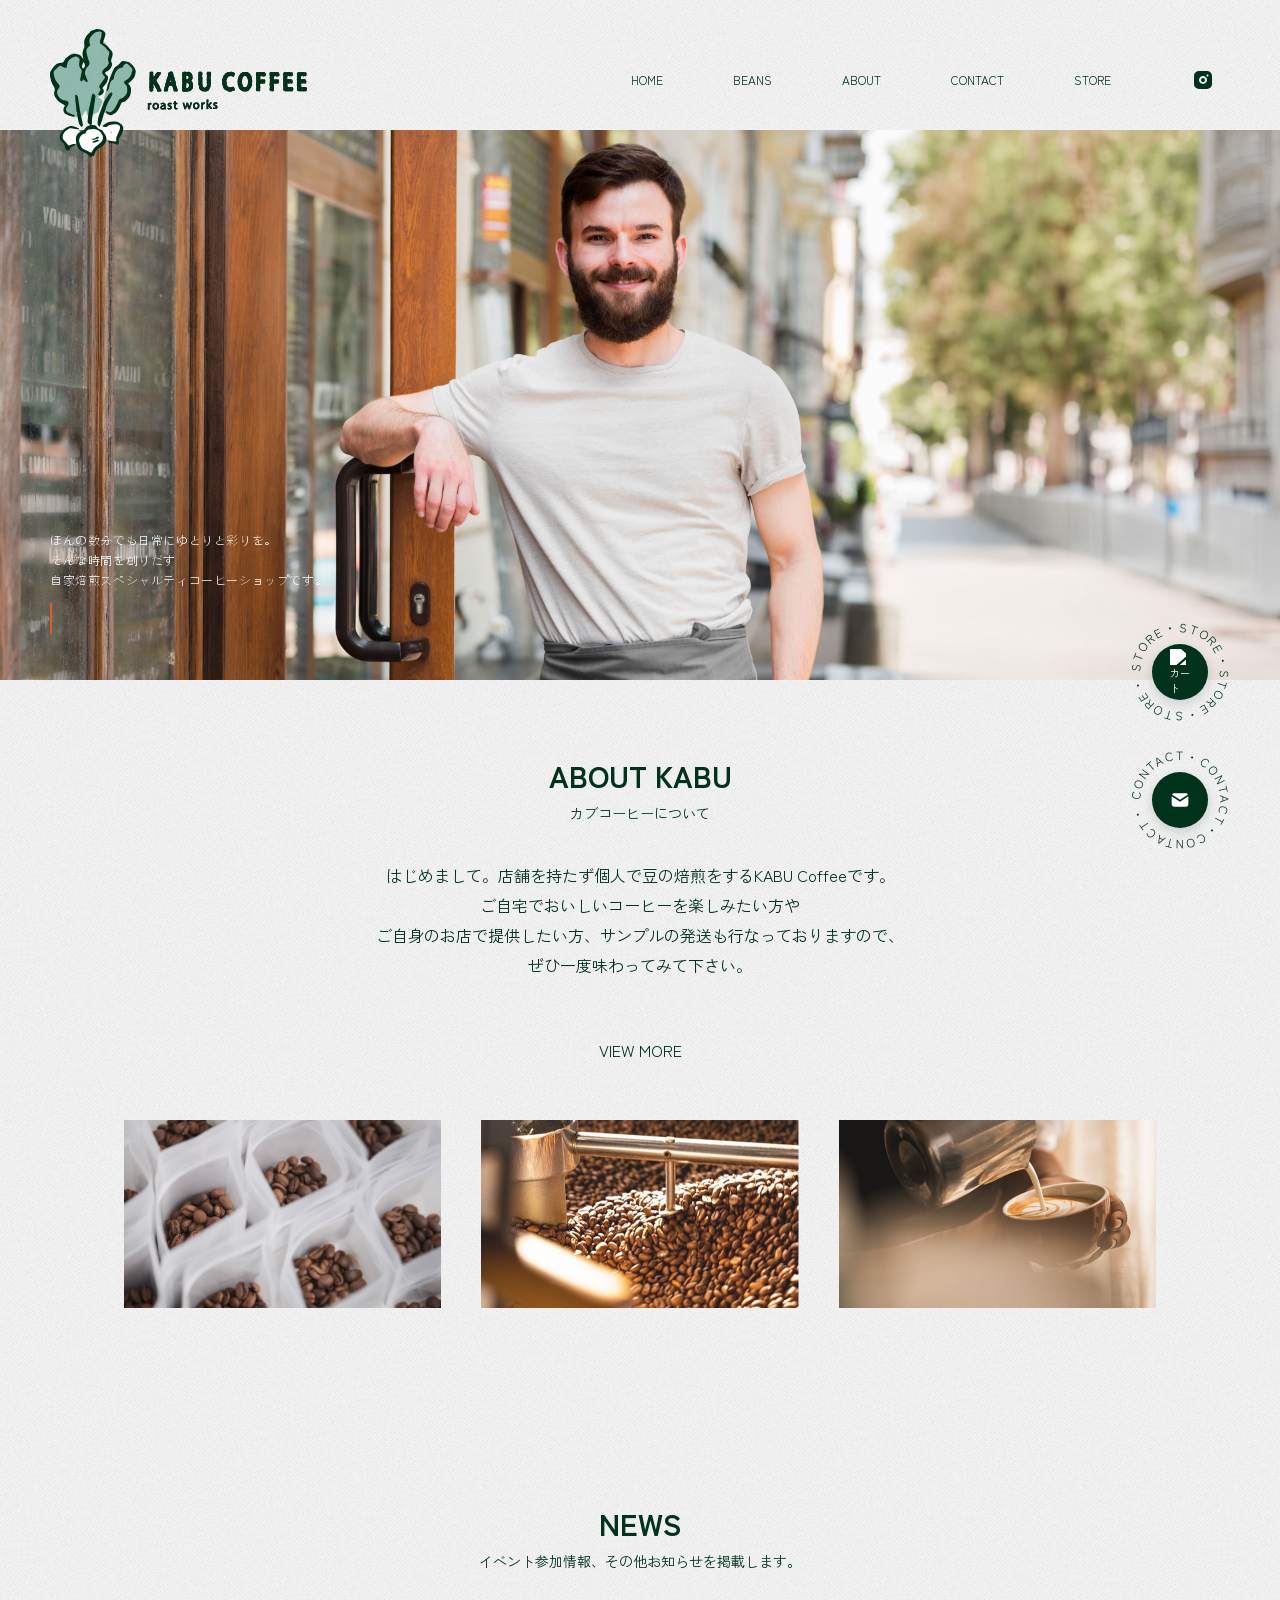
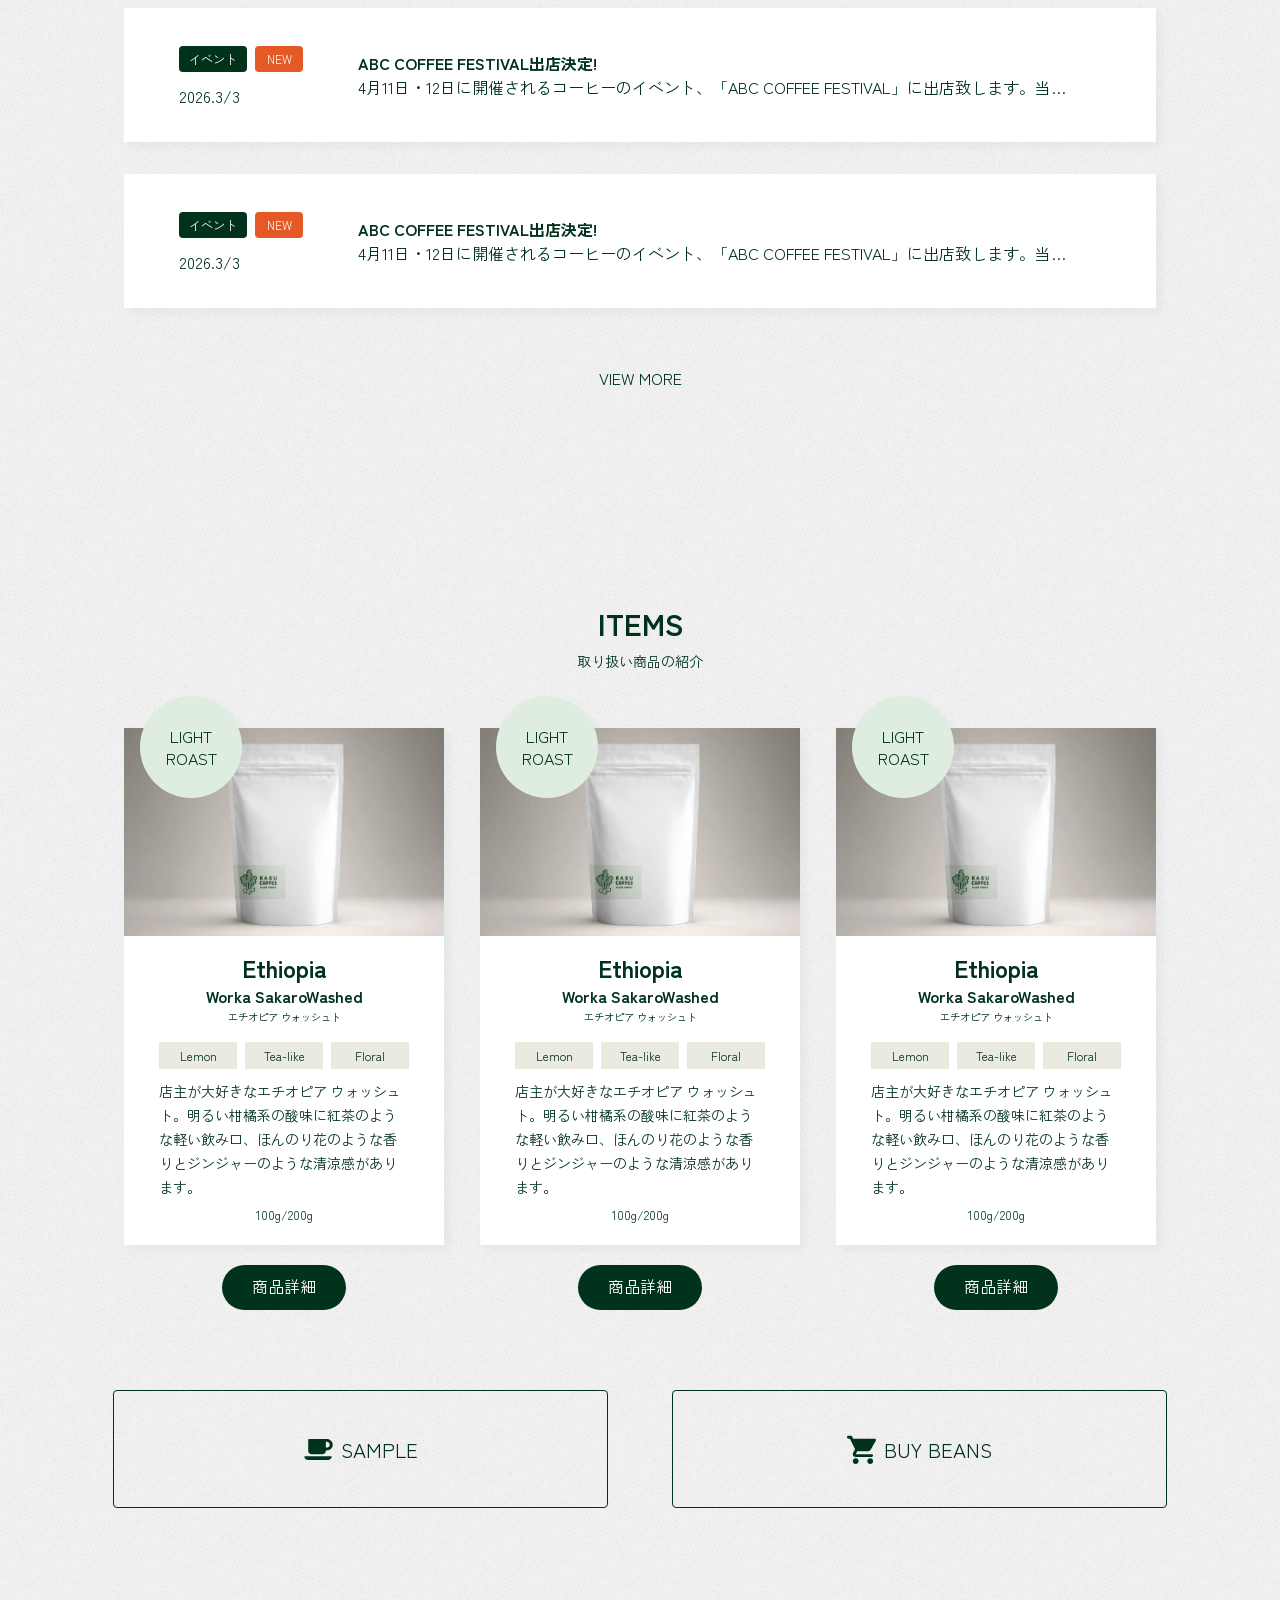
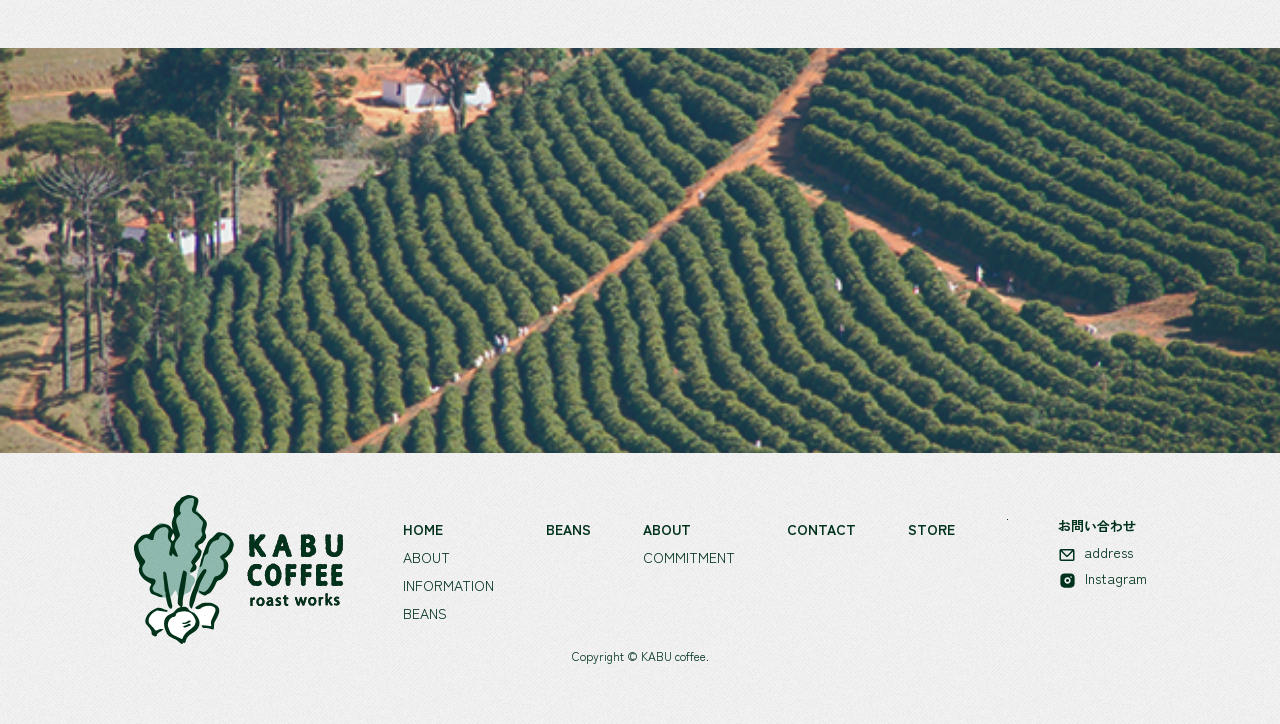
==== index.html @ 22fdc6f8 "KABU COffee提出期限" ====
<!DOCTYPE html>
<html lang="ja">

<head>
    <meta charset="UTF-8">
    <meta name="viewport" content="width=device-width, initial-scale=1.0">
    <title>KABU Coffee</title>

    <link rel="stylesheet" href="css/components.css">
    <link rel="stylesheet" href="css/common.css">
    <link rel="stylesheet" href="css/style.css">
    <script src="js/script.js" defer></script>

    <link rel="preconnect" href="https://fonts.googleapis.com">
    <link rel="preconnect" href="https://fonts.gstatic.com" crossorigin>
    <link
        href="https://fonts.googleapis.com/css2?family=LINE+Seed+Sans:wght@400;700&family=Zen+Kaku+Gothic+Antique:wght@400;700&display=swap"
        rel="stylesheet">
</head>

<body>
    <!-- ヘッダー -->
    <header class="l-header">
        <!-- logo -->
        <h1 class="l-header__logo">
            <a href="index.html">
                <picture>
                    <source media="(min-width: 76.8rem)" srcset="img/logo_nav.svg">
                    <img src="img/logo_nav_2line.svg" alt="Kabu Coffee logo">
                </picture>
            </a>
        </h1>

        <!-- 【SP】ハンバーガーメニューボタン -->
        <button class="l-header__navBtn" type="button">
            <span></span>
        </button>

        <!-- ナビゲーション -->
        <nav class="l-header__nav">
            <!-- 【SP】クローズボタン -->
            <button class="l-header__navClose" type="button"></button>
            <ul class="l-header__navList">
                <li class="l-header__navItem"><a href="index.html">Home</a></li>
                <li class="l-header__navItem"><a href="beans.html">Beans</a></li>
                <li class="l-header__navItem"><a href="about.html">About</a></li>
                <li class="l-header__navItem"><a href="contact.html">Contact</a></li>
                 <li class="l-header__navItem"><a href="https://kabucoffee.base.shop/">Store</a></li>
                <li class="l-header__navItem">
                    <a href="store.html" class="l-header__navLink l-header__instagram">Instagram</a>
                </li>
            </ul>
            <p class="l-header__navLogo">
                <img src="img/logo_nav_2line.svg" alt="KABU logo">
            </p>
        </nav>
    </header>


    <main>
        <section class="p-top__hero">
            <div class="p-top__greeting">
                <p id="p-top__greeting">
                    ほんの数分でも日常にゆとりと彩りを。<br>そんな時間を創りだす<br>自家焙煎スペシャルティコーヒーショップです。
                </p>
                <h3 class="typing">Coffee for your peace of mind.</h3>
            </div>
            <picture class="p-top__pic">
                <source media="(min-width: 76.8rem)" srcset="img/Top_man_portrait_PC.jpg">
                <img src="img/Top_man_portrait.jpg" alt="男性のポートレート">
            </picture>
        </section>

        <!-- <section class="p-topAbout">
    
            <div class="parallax-section img-section-01">
                <h2 class="c-headingSp c-headingPc">
                    <span class="c-headingSp__title c-headingPc__title">About Kabu</span>
                    <span class="c-headingSp__subTitle c-headingPc__subTitle">カブコーヒーについて</span>
                </h2>
                <p class="p-topAbout__content">
                    はじめまして。店舗を持たず個人で豆の焙煎をするKABU Coffeeです。<br>
                    ご自宅でおいしいコーヒーを楽しみたい方や<br>
                    ご自身のお店で提供したい方、サンプルの発送も行なっておりますので、<br>
                    ぜひ一度味わってみて下さい。
                </p>
                <a href="#" class="c-viewBtn c-viewBtn--pc">view more</a>
            </div>
        </section> -->

        <section class="p-topAbout">
            <h2 class="c-headingSp c-headingPc">
                <span class="c-headingSp__title c-headingPc__title">About Kabu</span>
                <span class="c-headingSp__subTitle c-headingPc__subTitle">カブコーヒーについて</span>
            </h2>
            <p class="p-topAbout__content">
                はじめまして。店舗を持たず個人で豆の焙煎をするKABU Coffeeです。<br>
                ご自宅でおいしいコーヒーを楽しみたい方や<br>
                ご自身のお店で提供したい方、サンプルの発送も行なっておりますので、<br>
                ぜひ一度味わってみて下さい。
            </p>
            <a href="#" class="c-viewBtn c-viewBtn--pc">view more</a>

            <div class="p-topAbout__imgs">
                <img src="img/About_package.png" alt="コーヒー豆のパッケージ">
                <img src="img/About_ roasting.png" alt="豆の焙煎の様子">
                <img src="img/About_latte.png" alt="ラテアートの様子">
            </div>

        </section>


        <section class="p-topNews parallax-section img-section-01">
            <h2 class="c-headingSp c-headingPc c-headingNews">
                <span class="c-headingSp__title c-headingPc__title">News</span>
                <span class="c-headingSp__subTitle c-headingPc__subTitle">イベント参加情報、その他お知らせを掲載します。</span>
            </h2>
            <div class="p-topNews-newsList">
                <div class="c-news c-news--Pc is-show js-news">
                    <div class="c-newsSwitch">
                        <button class="js-switch-btn"></button>
                    </div>
                    <div class="c-news__left c-news__leftPc">
                        <div class="c-news__badges">
                            <a href="#" class="c-badge">イベント</a>
                            <a href="#" class="c-badge c-badge--orange">new</a>
                        </div>
                        <p class="c-news__Date">2026.3/3</p>
                    </div>
                    <div class="c-news__right c-news__rightPc">
                        <h3 class="c-news__Title c-news__titlePc">ABC COFFEE FESTIVAL出店決定!</h3>
                        <p class="c-news__Content c-news__contentPc">4月11日・12日に開催されるコーヒーのイベント、「ABC COFFEE
                            FESTIVAL」に出店致します。当…
                        </p>
                    </div>
                </div>
                <div class="c-newsOpen is-hide js-newsOpen">
                    <button class="c-newsClose" type="button"></button>
                    <div class="p-newsOpen__Top">
                        <div class="c-news__badges">
                            <a href="#" class="c-badge">イベント</a>
                            <a href="#" class="c-badge c-badge--orange">new</a>
                        </div>
                        <p class="c-news__Date">2026.3/3</p>
                    </div>
                    <div class="c-c-newsOpen__Content">
                        <h3 class="c-news__Title c-news__titlePc">ABC COFFEE FESTIVAL出店決定!</h3>
                        <p>4月11日・12日に開催されるコーヒーのイベント、「ABC COFFEE
                            FESTIVAL」に出店致します。当日は、当店自慢の自家焙煎豆を使用したハンドドリップコーヒーをご用意してお待ちしております。普段はオンラインショップや卸売がメインのため、皆様に直接お会いできるこの機会をとても楽しみにしております。
                            会場では、イベント限定のオリジナルブレンドや、ご自宅でも手軽に楽しめるコーヒーバッグも販売予定です。春の心地よい空気の中で、こだわりの一杯をぜひ味わいに来てください！
                        </p>
                    </div>
                    <div class="c-newsOpen__img">
                        <img src="img/News_beans.png" alt="珈琲豆">
                    </div>
                    <a href="#" class="c-SubBtnSp c-newsCloseButton">close</a>

                </div>

                <div class="c-news c-news--Pc is-show js-news">
                    <div class="c-newsSwitch">
                        <button class="js-switch-btn"></button>
                    </div>
                    <div class="c-news__left c-news__leftPc">
                        <div class="c-news__badges">
                            <a href="#" class="c-badge">イベント</a>
                            <a href="#" class="c-badge c-badge--orange">new</a>
                        </div>
                        <p class="c-news__Date">2026.3/3</p>
                    </div>
                    <div class="c-news__right c-news__rightPc">
                        <h3 class="c-news__Title c-news__titlePc">ABC COFFEE FESTIVAL出店決定!</h3>
                        <p class="c-news__Content c-news__contentPc">4月11日・12日に開催されるコーヒーのイベント、「ABC COFFEE
                            FESTIVAL」に出店致します。当…
                        </p>
                    </div>
                </div>
                <div class="c-newsOpen is-hide js-newsOpen">
                    <button class="c-newsClose" type="button"></button>
                    <div class="p-newsOpen__Top">
                        <div class="c-news__badges">
                            <a href="#" class="c-badge">イベント</a>
                            <a href="#" class="c-badge c-badge--orange">new</a>
                        </div>
                        <p class="c-news__Date">2026.3/3</p>
                    </div>
                    <div class="c-c-newsOpen__Content">
                        <h3 class="c-news__Title c-news__titlePc">ABC COFFEE FESTIVAL出店決定!</h3>
                        <p>4月11日・12日に開催されるコーヒーのイベント、「ABC COFFEE
                            FESTIVAL」に出店致します。当日は、当店自慢の自家焙煎豆を使用したハンドドリップコーヒーをご用意してお待ちしております。普段はオンラインショップや卸売がメインのため、皆様に直接お会いできるこの機会をとても楽しみにしております。
                            会場では、イベント限定のオリジナルブレンドや、ご自宅でも手軽に楽しめるコーヒーバッグも販売予定です。春の心地よい空気の中で、こだわりの一杯をぜひ味わいに来てください！
                        </p>
                    </div>
                    <div class="c-newsOpen__img">
                        <img src="img/News_beans.png" alt="珈琲豆">
                    </div>
                    <a href="#" class="c-SubBtnSp c-newsCloseButton">close</a>

                </div>
            </div>
            <a href="news.html" class="c-viewBtn c-viewBtn--pc">view more</a>
        </section>


        <section class="p-topItems">
            <h2 class="c-headingSp c-headingPc">
                <span class="c-headingSp__title c-headingPc__title">Items</span>
                <span class="c-headingSp__subTitle c-headingPc__subTitle">取り扱い商品の紹介</span>
            </h2>

            <div class="p-topItems__cards">
                <div class=" p-topItems__cardItem">
                    <div class="c-photoCard">
                        <div class="c-photoCard__badge c-photoCard__badge--pc">
                            <p>Light<br>Roast</p>
                        </div>
                        <div class="  c-photoCard__img">
                            <img src="img/Top_coffeeBag.png" alt="コーヒーの袋">
                        </div>
                        <div class="c-photoCard__title c-photoCard__title--pc">
                            <h2 class="c-photoCard__mainTitle c-photoCard__mainTitle--pc">Ethiopia</h2>
                            <h3 class="c-photoCard__subTitleEn  c-photoCard__subTitleEn--pc">Worka SakaroWashed</h3>
                            <h3 class="c-photoCard__subTitleJa  c-photoCard__subTitleJa--pc">エチオピア ウォッシュト</h3>
                        </div>
                        <div class="c-photoCard__flavors">
                            <div class="c-photoCard__flavor">
                                <p>Lemon</p>
                            </div>
                            <div class="c-photoCard__flavor">
                                <p>Tea-like</p>
                            </div>
                            <div class="c-photoCard__flavor">
                                <p>Floral</p>
                            </div>
                        </div>
                        <div class="c-photoCard__content">
                            <p>店主が大好きなエチオピア ウォッシュト。明るい柑橘系の酸味に紅茶のような軽い飲み口、ほんのり花のような香りとジンジャーのような清涼感があります。</p>
                        </div>
                        <p class="c-photoCard__weight">100g/200g</p>
                    </div>
                    <a href="#" class="c-btn c-btn--Pc" id="js-modal-open">商品詳細</a>
                </div>

                <div class=" p-topItems__cardItem">
                    <div class="c-photoCard">
                        <div class="c-photoCard__badge c-photoCard__badge--pc">
                            <p>Light<br>Roast</p>
                        </div>
                        <div class="  c-photoCard__img">
                            <img src="img/Top_coffeeBag.png" alt="コーヒーの袋">
                        </div>
                        <div class="c-photoCard__title c-photoCard__title--pc">
                            <h2 class="c-photoCard__mainTitle c-photoCard__mainTitle--pc">Ethiopia</h2>
                            <h3 class="c-photoCard__subTitleEn  c-photoCard__subTitleEn--pc">Worka SakaroWashed</h3>
                            <h3 class="c-photoCard__subTitleJa  c-photoCard__subTitleJa--pc">エチオピア ウォッシュト</h3>
                        </div>
                        <div class="c-photoCard__flavors">
                            <div class="c-photoCard__flavor">
                                <p>Lemon</p>
                            </div>
                            <div class="c-photoCard__flavor">
                                <p>Tea-like</p>
                            </div>
                            <div class="c-photoCard__flavor">
                                <p>Floral</p>
                            </div>
                        </div>
                        <div class="c-photoCard__content">
                            <p>店主が大好きなエチオピア ウォッシュト。明るい柑橘系の酸味に紅茶のような軽い飲み口、ほんのり花のような香りとジンジャーのような清涼感があります。</p>
                        </div>
                        <p class="c-photoCard__weight">100g/200g</p>
                    </div>
                    <a href="#" class="c-btn c-btn--Pc" id="js-modal-open">商品詳細</a>
                </div>

                <div class=" p-topItems__cardItem">
                    <div class="c-photoCard">
                        <div class="c-photoCard__badge c-photoCard__badge--pc">
                            <p>Light<br>Roast</p>
                        </div>
                        <div class="  c-photoCard__img">
                            <img src="img/Top_coffeeBag.png" alt="コーヒーの袋">
                        </div>
                        <div class="c-photoCard__title c-photoCard__title--pc">
                            <h2 class="c-photoCard__mainTitle c-photoCard__mainTitle--pc">Ethiopia</h2>
                            <h3 class="c-photoCard__subTitleEn  c-photoCard__subTitleEn--pc">Worka SakaroWashed</h3>
                            <h3 class="c-photoCard__subTitleJa  c-photoCard__subTitleJa--pc">エチオピア ウォッシュト</h3>
                        </div>
                        <div class="c-photoCard__flavors">
                            <div class="c-photoCard__flavor">
                                <p>Lemon</p>
                            </div>
                            <div class="c-photoCard__flavor">
                                <p>Tea-like</p>
                            </div>
                            <div class="c-photoCard__flavor">
                                <p>Floral</p>
                            </div>
                        </div>
                        <div class="c-photoCard__content">
                            <p>店主が大好きなエチオピア ウォッシュト。明るい柑橘系の酸味に紅茶のような軽い飲み口、ほんのり花のような香りとジンジャーのような清涼感があります。</p>
                        </div>
                        <p class="c-photoCard__weight">100g/200g</p>
                    </div>
                    <a href="#" class="c-btn c-btn--Pc" id="js-modal-open">商品詳細</a>

                </div>
            </div>

            <div class="p-topItems__orders">
                <a href="contact.html" class="c-SubBtnSp--icon c-SubBtnPc">sample</a>
                <a href="https://kabucoffee.base.shop/" class="c-SubBtnSp--icon c-SubBtnPc">Buy Beans</a>
            </div>
        </section>
    </main>

    <div class="p-topItems__img">
        <img src="img/Footer_field.jpg" alt="コーヒー畑の様子">
    </div>

    <footer class="l-footer">

        <div class="l-footer__content">
            <div class="l-footer__logo">
                <picture>
                    <source media="(min-width: 76.8rem)" srcset="img/logo_nav_2line.svg">
                    <img src="img/logo_nav.svg" alt="Kabu Coffee logo">
                </picture>
            </div>
            <nav class="l-footer__nav">
                <dl class="l-footer__navList">
                    <dt><a href="index.html">Home</a></dt>
                    <dd><a href="#">About</a></dd>
                    <dd><a href="#">Information</a></dd>
                    <dd><a href="#">Beans</a></dd>
                </dl>
                <dl class="l-footer__navList">
                    <dt><a href="beans.html">Beans</a></dt>
                </dl>
                <dl class="l-footer__navList">
                    <dt><a href="about.html">About</a></dt>
                    <dd><a href="#">Commitment</a></dd>
                </dl>
                <dl class="l-footer__navList">
                    <dt><a href="contact.html">Contact</a></dt>
                </dl>
                <dl class="l-footer__navList">
                    <dt><a href="store.html">Store</a></dt>
                </dl>
                <div class="l-footer__contact">
                    <div>
                        <p class="l-footer__contactTitle">お問い合わせ</p>
                        <ul class="l-footer__contactDetail">
                            <li><a href="#">address</a></li>
                            <li><a href="#">Instagram</a></li>
                        </ul>
                    </div>
                </div>
            </nav>
        </div>

        <small class="l-footer__copyright">
            Copyright &copy; KABU coffee.
        </small>
    </footer>


    <!-- サークルのアニメーション -->
    <div class="c-circle-text">
        <svg viewBox="0 0 100 100">
            <path id="circlePath" d="M 50, 50 m -40, 0 a 40,40 0 1,1 80,0 a 40,40 0 1,1 -80,0" fill="none" />
            <text>
                <textPath href="#circlePath">
                    STORE・STORE・STORE・STORE・
                </textPath>
            </text>
        </svg>
        <svg viewBox="0 0 100 100">
            <path id="circlePath" d="M 50, 50 m -40, 0 a 40,40 0 1,1 80,0 a 40,40 0 1,1 -80,0" fill="none" />
            <text>
                <textPath href="#circlePath">
                    CONTACT・CONTACT・CONTACT・
                </textPath>
            </text>
        </svg>
    </div>
    <!-- 問い合わせとカートボタン -->
    <div class="c-sticky-nav">
        <a href="https://kabucoffee.base.shop/" class="c-icon-btn">
            <img src="img/icon_cart.svg" alt="カート" class="c-icon-btn__img">
        </a>
        <a href="contact.html" class="c-icon-btn">
            <img src="img/Icon_tabler_mail-filled.svg" alt="お問い合わせ" class="c-icon-btn__img">
        </a>
    </div>


    <!-- モーダル -->
    <div class="l-modalDetail" id="js-modalDetail">
        <div class="l-modalDetail__inner">
            <button class="l-modalDetail__close" id="js-modalDetail-close" type="button"></button>
            <div class="c-productCard--detail c-productCard--detailPc">
                <div class="c-productCard__badge c-photoCard__detailBadge">
                    <p>Light Roast</p>
                </div>
                <div class="c-productCard--detailTop">
                    <div class="c-productCard__title c-productCard__titlePc">
                        <h2 class="c-productCard__mainTitle c-productCard__mainTitlePc">Ethiopia</h2>
                        <h3 class="c-productCard__subTitleEn c-productCard__subTitleEnPc">Worka SakaroWashed</h3>
                        <h3 class="c-productCard__subTitleJa c-productCard__subTitleJaPc">エチオピア ウォッシュト</h3>
                    </div>
                </div>
                <div class="c-productCard--detailBottom">
                    <div class="c-productCard--detail__description c-productCard--detail__descriptionPc">
                        <dl>
                            <dt class="c-productCard--detail__descriptionTitle">風　味</dt>
                            <dd class="c-productCard--detail__descriptionText">レモン、ティーライク、フローラル、ベルガモット、ジンジャー</dd>
                        </dl>
                        <dl>
                            <dt class="c-productCard--detail__descriptionTitle">焙　煎</dt>
                            <dd class="c-productCard--detail__descriptionText">浅煎り</dd>
                        </dl>
                        <dl>
                            <dt class="c-productCard--detail__descriptionTitle">国　名</dt>
                            <dd class="c-productCard--detail__descriptionText">エチオピア</dd>
                        </dl>
                        <dl>
                            <dt class="c-productCard--detail__descriptionTitle">地　域</dt>
                            <dd class="c-productCard--detail__descriptionText">ゲデオ県ゲデブ郡ウォルカ</dd>
                        </dl>
                        <dl>
                            <dt class="c-productCard--detail__descriptionTitle">生産者</dt>
                            <dd class="c-productCard--detail__descriptionText">地域の小生産者(代表イェスフ氏)</dd>
                        </dl>
                        <dl>
                            <dt class="c-productCard--detail__descriptionTitle">標　高</dt>
                            <dd class="c-productCard--detail__descriptionText">1993-1999m</dd>
                        </dl>
                        <dl>
                            <dt class="c-productCard--detail__descriptionTitle">品　種</dt>
                            <dd class="c-productCard--detail__descriptionText">原生品種</dd>
                        </dl>
                        <dl>
                            <dt class="c-productCard--detail__descriptionTitle">精　製</dt>
                            <dd class="c-productCard--detail__descriptionText">水洗式 （ Fully Washed）</dd>
                        </dl>
                    </div>
                    <div class="c-productCard--detailRight">
                        <div class="c-productCard--detail__prices">
                            <div class="c-productCard--detail__price">
                                <div class="c-productCard--detail__weight">100g</div>
                                <h2 class="c-productCard--detail__priceEn">¥1,300</h2>
                                <p class="c-productCard--detail__priceJa">(税込)</p>
                            </div>
                            <div class="c-productCard--detail__price">
                                <div class="c-productCard--detail__weight">100g</div>
                                <h2 class="c-productCard--detail__priceEn">¥1,300</h2>
                                <p class="c-productCard--detail__priceJa">(税込)</p>
                            </div>
                            <p>送料が別途¥500かかります</p>
                        </div>
                        <div class="c-productCard--detail__content">
                            <p>店主が大好きなエチオピア ウォッシュト。明るい柑橘系の酸味に紅茶のような軽い飲み口、ほんのり花のような香りとジンジャーのような清涼感。りとジンジャーのような清涼感。</p>
                        </div>
                    </div>
                </div>
                <a href="#" class="c-SubBtnSp c-productCard--close">close</a>
                <div class="c-productCard--detail__img c-productCard--detail__imgPc">
                    <img src="img/Area_Ethiopia_guji.jpg" alt="エチオピア ウォッシュトの写真">
                </div>
            </div>
        </div>
    </div>
</body>

</html>
---- css/components.css ----
@charset 'UTF-8';



/* shakeアニメーション */
.btn-container {
    display: flex;
    justify-content: center;
    align-items: center;
}

.btn-effect-6 {
    position: relative;
    padding: 15px 30px;
    font-size: 16px;
    font-weight: bold;
    border: none;
    border-radius: 8px;
    cursor: pointer;
    transition: all 0.4s ease;
    overflow: hidden;
    color: white;
    background: #0011a2;
}

.btn-effect-6:hover {
    animation: shake 0.5s infinite;
    background: #0052a2;
}

@keyframes shake {

    0%,
    100% {
        transform: translateX(0);
    }

    25% {
        transform: translateX(-5px) rotate(-5deg);
    }

    50% {
        transform: translateX(5px) rotate(5deg);
    }

    75% {
        transform: translateX(-5px) rotate(-5deg);
    }
}




/* (固定)問い合わせとカートボタン*/
.c-sticky-nav {
  display: none;
}

/* (固定)サークルアニメーション */
.c-circle-text {
  display: none;
}

@media screen and (min-width:76.8rem) {
    /* (固定)問い合わせとカートボタン*/
  /* ボタンをまとめるコンテナ（画面右下に固定する場合） */
  .c-sticky-nav {
    position: fixed;
    right: 7.2rem;
    bottom: 7.2rem;
    display: flex;
    flex-direction: column;
    gap: 72px;
    /* ボタン同士の間隔 */
    z-index: 100;
  }

  /* ボタン本体 */
  .c-icon-btn {
    display: flex;
    justify-content: center;
    align-items: center;

    /* 正円にするための設定 */
    width: 56px;
    height: 56px;
    background-color: var(--main-color);
    /* 濃いグリーン */
    border-radius: 50%;

    /* 影とアニメーション */
    box-shadow: 0 4px 12px rgba(0, 0, 0, 0.15);
    transition: all 0.3s ease;
    text-decoration: none;
  }

  /* アイコン画像 */
  .c-icon-btn__img {
    width: 2rem;
    height: auto;
    /* 白いアイコンなら以下は不要ですが、黒い画像を白くしたい場合は filter を使えます */
    filter: brightness(0) invert(1);
    /* animation: rotate-circle 10s linear infinite; */
  }

  /* ホバー時の動き */
  .c-icon-btn:hover {
    background-color: #1a4d31;
    /* 少し明るい緑へ */
    /* transform: translateY(-3px); */
    /* 軽く浮かせる */
    box-shadow: 0 6px 16px rgba(0, 0, 0, 0.25);
  }

  /* サークルアニメーション */
  .c-circle-text {

    position: fixed;
    /* 画面の右下に固定する場合 */
    bottom: 5rem;
    right: 5rem;
    z-index: 100;
    display: flex;
    flex-direction: column;
    gap: 2.8rem;
  }

  .c-circle-text svg {
    width: 10rem;
    height: 10rem;
    /* width: 100%;
  height: 100%; */
    /* アニメーションの設定：30秒かけて、一定の速度(linear)で、無限に(infinite) */
    animation: rotate-circle 30s linear infinite;
  }

  .c-circle-text text {
    fill: var(--main-color);
    font-size: 1.2rem;
    /* 文字の大きさ */
    font-weight: 400;
    letter-spacing: 0.21rem;
    /* 文字の間隔を少し広げると読みやすい */
    text-transform: uppercase;
    /* すべて大文字にする（デザイン的に締まります） */
  }

  /* 回転のアニメーション */
  @keyframes rotate-circle {
    from {
      transform: rotate(0deg);
    }

    to {
      transform: rotate(360deg);
    }
  }

}



/* セクションタイトル */
.c-sectionTitleSp,
.c-sectionTitlePc {
    display: flex;
    flex-direction: column;
    align-items: center;
    gap: 1.2rem;
}

.c-sectionTitleSp__title {
    font-size: 2.4rem;
    font-weight: 700;
    color: var(--main-color);
    text-transform: uppercase;
}

.c-sectionTitleSp__subTitle {
    font-size: 1.2rem;
    line-height: 2rem;
    font-weight: 400;
    text-align: center;
}




/* ヘディングタイトル*/
.c-headingSp,
.c-headingPc {
    display: flex;
    flex-direction: column;
    align-items: center;
    gap: 1rem;
}



.c-headingSp__title {
    font-size: 2rem;
    font-weight: 700;
    color: var(--main-color);
    text-transform: uppercase;
}

.c-headingSp__subTitle {
    font-size: 1rem;
    font-weight: 400;
    text-align: center;
}




/* viewボタン */
.c-viewBtn {
    width: 22rem;
    height: 6rem;
    display: flex;
    justify-content: center;
    align-items: center;
    border-radius: 22rem;
    color: var(--main-color);
    font-size: 1.6rem;
    text-decoration: none;
    text-transform: uppercase;
    border: 1px solid var(--main-color);
}

.c-viewBtn:hover {
    background-color: var(--white);
    opacity: 0.6;
    transition: 0.3s;
}



/* サブボタン */



.c-SubBtnSp--arrow {
    width: 32rem;
    height: 5.8rem;
    display: flex;
    justify-content: center;
    align-items: center;
    border: 1px solid var(--main-color);
    border-radius: 0.4rem;
    color: var(--main-color);
    font-size: 1.6rem;
    text-decoration: none;
    text-transform: uppercase;
    /* 影とアニメーション */
    /* box-shadow: 0 4px 12px rgba(0, 0, 0, 0.15); */
    transition: all 0.3s ease;
    text-decoration: none;

}


.c-SubBtnSp--arrow:hover {
    background-color: var(--white);
    opacity: 0.7;
    transition: 0.3s;

    transform: translateY(-3px);
    /* 軽く浮かせる */
    box-shadow: 0 6px 16px rgba(0, 0, 0, 0.25);
}

.c-SubBtnSp--arrow::after {
    content: '';
    display: inline-block;
    width: 1.8rem;
    height: 1.8rem;
    background-color: var(--main-color);
    mask-image: url(../img/Icon_mingcute_arrow-up-fill.svg);
    margin-left: 0.4rem;
    margin-top: 0.4rem;
    mask-position: center center;
    mask-repeat: no-repeat;
    mask-size: contain;
    vertical-align: middle;
}

.c-SubBtnSp {
    width: 30rem;
    height: 5.8rem;
    display: flex;
    justify-content: center;
    align-items: center;
    border: 1px solid var(--main-color);
    border-radius: 0.4rem;
    color: var(--main-color);
    font-size: 1.6rem;
    text-decoration: none;
    text-transform: uppercase;

    /* 影とアニメーション */
    /* box-shadow: 0 4px 12px rgba(0, 0, 0, 0.15); */
    transition: all 0.3s ease;
    text-decoration: none;
}

.c-SubBtnSp:hover {
    background-color: var(--white);
    opacity: 0.7;
    transition: 0.3s;


    transform: translateY(-3px);
    /* 軽く浮かせる */
    box-shadow: 0 6px 16px rgba(0, 0, 0, 0.25);
}

.c-SubBtnSp--icon {
    width: 30rem;
    height: 5.8rem;
    display: flex;
    justify-content: center;
    align-items: center;
    border: 1px solid var(--main-color);
    border-radius: 0.4rem;
    color: var(--main-color);
    font-size: 1.6rem;
    text-decoration: none;
    text-transform: uppercase;
    /* 影とアニメーション */
    /* box-shadow: 0 4px 12px rgba(0, 0, 0, 0.15); */
    transition: all 0.3s ease;
    text-decoration: none;
}

.c-SubBtnSp--icon::before {
    content: '';
    display: inline-block;
    width: 2.1rem;
    height: 2.1rem;
    background-color: var(--main-color);
    mask-image: url(../img/Icon_fa_coffee.svg);
    margin-right: 0.8rem;
    mask-position: center center;
    mask-repeat: no-repeat;
    mask-size: contain;
    vertical-align: middle;
}


/* バッジ */
.c-badge {
    background-color: var(--main-color);
    display: flex;
    justify-content: center;
    align-items: center;
    border-radius: 0.4rem;
    text-decoration: none;
    width: 6.8rem;
    height: 2.6rem;
    color: var(--white);
    font-size: 1.2rem;
    text-transform: uppercase;
}

.c-badge--orange {
    background-color: var(--accent-color);
    width: 4.8rem;
}



.c-badge--small {
    background-color: var(--accent-color);
    width: 4.2rem;
    height: 2.2rem;
    border-radius: 0.3rem;
    /* padding-top: 1px;   */
    padding-bottom: 0.3rem;
    /* その分、下の余白を減らす */
}


/* ボタン */
.c-btn {
    background-color: var(--main-color);
    display: flex;
    justify-content: center;
    align-items: center;
    border-radius: 3rem;
    text-decoration: none;
    width: 20.8rem;
    height: 5.5rem;
    color: var(--white);
    font-size: 1.6rem;

    /* 影とアニメーション */
    /* box-shadow: 0 4px 12px rgba(0, 0, 0, 0.15); */
    transition: all 0.3s ease;
    text-decoration: none;
}

.c-btn:hover {
    opacity: 0.8;
    transition: 0.3s;
    transform: translateY(-3px);
    /* 軽く浮かせる */
    box-shadow: 0 6px 16px rgba(0, 0, 0, 0.25);

}

.c-btn--orange {
    background-color: var(--accent-color);

}




/* チェックボタン */
.c-checkBtn {
    background-color: var(--main-color);
    display: flex;
    justify-content: center;
    align-items: center;
    border-radius: 0.4rem;
    text-decoration: none;
    width: 5.5rem;
    height: 5.5rem;
    border-radius: 5.5rem;
}

.c-checkBtn:hover {
    opacity: 0.8;
    transition: 0.3s;
}

.c-checkBtn img {
    width: 3.4rem;
    height: 3.4rem;
}


.c-checkBtn--orange {
    background-color: var(--accent-color);
}

.c-checkBtn--orange img {
    width: 4.3rem;
    height: 4.3rem;
}




/* コーヒーカード */
.c-productCard {
    width: 32rem;
    height: auto;
    background-color: var(--white);
    display: flex;
    flex-direction: column;
    justify-content: center;
    align-items: center;
    padding-bottom: 2.4rem;
    filter: drop-shadow(0.5rem 0.5rem 0.5rem rgba(0, 103, 76, 0.05));

}

.c-productCard:hover {
    opacity: 0.7;
    transition: 0.3s;
}

.c-productCard__badge {
    background-color: var(--sub-color-2);
    height: 4.1rem;
    display: flex;
    justify-content: center;
    align-items: center;
    width: auto;
    padding-inline: 2.2rem;
    font-size: 1.4rem;
    text-transform: uppercase;
}

.c-productCard__title {
    display: flex;
    flex-direction: column;
    justify-content: center;
    align-items: center;
    gap: 1rem;
    margin-block: 2.4rem 1.6rem;
}



.c-productCard__mainTitle {
    font-size: 2.4rem;
    font-weight: 700;
}

.c-productCard__subTitleEn {
    font-size: 1.6rem;
    font-weight: 700;
}

.c-productCard__subTitleJa {
    font-size: 1rem;
}

.c-productCard__content {
    width: 25rem;
    font-size: 1.4rem;
    display: flex;
    flex-direction: column;
    gap: 1rem;
}

.c-productCard__content::before {
    content: '';
    display: block;
    width: 25rem;
    height: 1px;
    background-color: var(--main-color);
}

.c-productCard__content p {
    line-height: 2.4rem;
}

.c-productCard__flavors {
    display: flex;
    gap: 0.8rem;
    margin-block: 2rem;
}

.c-productCard__flavor {
    background-color: var(--base-color);
    height: 2.7rem;
    width: auto;
    padding-inline: 1.2rem;
    display: flex;
    justify-content: center;
    align-items: center;
    font-size: 1.2rem;
}

.c-productCard__weight {
    font-size: 1.2rem;
}



/* コーヒーカード 細*/
.c-productCard--thin {
    width: 30rem;
    padding-bottom: 1rem;
}


/* コーヒーカード 詳細 */
.c-productCard--detail {
    width: 34.5rem;
    height: auto;
    background-color: var(--white);
    justify-content: center;
    align-items: center;
    font-size: 1.4rem;
    display: flex;
    flex-direction: column;
    padding-inline: 3rem;
}

.c-productCard--detail__description {
    line-height: 2.9rem;
}

.c-productCard--detail__description::before {
    content: '';
    display: block;
    width: 28.5rem;
    height: 1px;
    background-color: var(--main-color);
    margin-bottom: 1.8rem;
}

.c-productCard--detail__description dl {
    display: flex;
}

.c-productCard--detail__descriptionText {
    width: 75%;
}

.c-productCard--detail__descriptionTitle {
    width: 25%;
}

.c-productCard--detail__descriptionTitle::after {
    content: ":";
    margin-left: 0.8rem;
    margin-right: 0.4rem;
}

.c-productCard--detail__prices {
    display: flex;
    flex-direction: column;
    gap: 0.6rem;
    align-self: flex-start;
    margin-block: 2.4rem;
}

.c-productCard--detail__price {
    display: flex;
    align-items: baseline;
}

.c-productCard--detail__weight {
    background-color: var(--main-color);
    color: var(--white);
    font-size: 1rem;
    height: 2rem;
    width: auto;
    padding-inline: 0.7rem;
    border-radius: 0.2rem;
    border-radius: 0.3rem;
    padding-top: 0.1rem;
    /* 上下間隔の調整 */
}

.c-productCard--detail__priceEn {
    font-size: 1.8rem;
    font-weight: 700;
    padding-left: 0.8rem;
}

.c-productCard--detail__priceJa {
    font-size: 1rem;
}

.c-productCard--detail__prices p {
    font-size: 1rem;
}

.c-productCard--detail__content p {
    width: 28.5rem;
    font-size: 1.2rem;
    line-height: 2rem;
    margin-bottom: 4rem;
}

.c-productCard--detail__img {
    position: relative;
    margin-top: 3.2rem;
    width: 34.5rem;
    height: 18.4rem;
}

.c-productCard--detail__img::before {
    content: "";
    position: absolute;
    top: 0;
    left: 0;
    width: 100%;
    height: 100%;
    background-color: rgba(0, 200, 28, 0.4);
    /* filter: hue-rotate(100%) blur(0px); */
    mix-blend-mode: overlay;
    z-index: 1;
}

.c-productCard--detail__img img {
    width: 100%;
    height: 100%;
    object-fit: cover;
    opacity: 0.9;
}

@media screen and (min-width:76.8rem) {
    .c-productCard--detailPc {
        position: relative;
        width: 85.4rem;
        font-size: 1.4rem;
        padding: 5rem 0 0 0;
    }

    .c-productCard--detailTop {
        display: flex;
        flex-direction: column;
        padding-inline: 5.6rem;
    }


    .c-productCard--detailBottom {
        display: grid;
        grid-template-columns: 1fr 1fr;
        grid-template-rows: 1fr;
        gap: 3.4rem;
        align-items: flex-start;
        justify-content: flex-start;
        padding-inline: 8.8rem;
    }

    .c-productCard--detailRight {
        margin-top: -2.4rem;
    }

    .c-photoCard__detailBadge {
        position: absolute;
        top: 3.1rem;
        left: 6.4rem;
        width: 10.8rem;
        height: 10.8rem;
        border-radius: 10.8rem;
    }

    .c-photoCard__detailBadge p {
        font-size: 1.6rem;
        text-align: center;
        line-height: 2rem;
    }

    .c-productCard__titlePc {
        margin-top: 0;
        gap: 1.1rem;
    }

    .c-productCard__mainTitlePc {
        font-size: 2.7rem;
    }

    .c-productCard__subTitleEnPc {
        font-size: 1.8rem;
    }

    .c-productCard__subTitleJa {
        font-size: 1.1rem;
    }

    .c-productCard--detail__descriptionPc::before {
        display: none;
    }

    .c-productCard--detailTop::after {
        content: '';
        display: block;
        width: 74rem;
        height: 1px;
        background-color: var(--main-color);
        margin-block: 1.4rem 1.6rem;
    }

    .c-productCard--close {
        display: none;
    }

    .c-productCard--detail__imgPc {
        margin-top: 2rem;
        height: 27rem;
        width: 100%;
    }


    .c-productCard--detail__imgPc img {
        width: 100%;
        height: 100%;
        object-fit: cover;
    }


}



/* コーヒーカード（写真入り） */

.c-photoCard {
    width: 32rem;
    height: auto;
    background-color: var(--white);
    display: flex;
    flex-direction: column;
    justify-content: center;
    align-items: center;
    padding-bottom: 2.4rem;
    position: relative;
    filter: drop-shadow(0.5rem 0.5rem 0.5rem rgba(0, 103, 76, 0.05));

}

.c-photoCard:hover {
    opacity: 0.7;
    transition: 0.3s;
}

.c-photoCard__badge {
    position: absolute;
    top: 1.4rem;
    left: 1.4rem;
    background-color: var(--sub-color-2);
    width: 7.6rem;
    height: 7.6rem;
    display: flex;
    justify-content: center;
    align-items: center;
    border-radius: 7.6rem;
}

.c-photoCard__badge p {
    text-align: center;
    font-size: 1.2rem;
    line-height: 1.6rem;
    text-transform: uppercase;
}

.c-photoCard__img {
    width: 100%;
    height: 20.8rem;
    object-fit: cover;
}

.c-photoCard__img img {
    width: 100%;
    height: 100%;
    object-fit: cover;
}

.c-photoCard__title {
    display: flex;
    flex-direction: column;
    align-items: center;
    gap: 0.8rem;
    margin-block: 2rem;
}

.c-photoCard__mainTitle {
    font-size: 2rem;
    font-weight: 700;
}

.c-photoCard__subTitleEn {
    font-size: 1.2rem;
    font-weight: 700;
}

.c-photoCard__subTitleJa {
    font-size: 1rem;
    font-weight: 400;
}

.c-photoCard__flavors {
    display: flex;
    gap: 0.8rem;
    margin-bottom: 1rem;
    align-items: center;
    justify-content: center;
    width: 25rem;
}

.c-photoCard__flavor {
    background-color: var(--base-color);
    height: 2.7rem;
    width: auto;
    padding-inline: 1.2rem;
    display: flex;
    justify-content: center;
    align-items: center;
    font-size: 1.2rem;
    flex-grow: 1;
    /* 余白を均等に分配して広がる */
    flex-basis: 0;
    /* 全ての要素を一旦「幅0」とみなして計算する（均等にするため）*/
}

.c-photoCard__content {
    width: 25rem;
    font-size: 1.4rem;
    display: flex;
    flex-direction: column;
    gap: 1rem;
    margin-bottom: 1rem;
}

.c-photoCard__content p {
    line-height: 2.4rem;
}



/* ニュース */
.c-news {
    background-color: var(--white);
    height: 11.8rem;
    /* max-width: 34.5rem; */
    width: 100%;
    padding-inline: 1.6rem;
    padding-block: 1.6rem 2rem;
    display: flex;
    flex-direction: column;
    gap: 1.2rem;
    position: relative;
    filter: drop-shadow(0.5rem 0.5rem 0.5rem rgba(0, 103, 76, 0.05));

    /* 影とアニメーション */
    /* box-shadow: 0 4px 12px rgba(0, 0, 0, 0.15); */
    transition: all 0.3s ease;
    text-decoration: none;
}

/* .c-news:hover {
    opacity: 0.8;
    transition: 0.3s;
} */

.c-news:hover .c-newsSwitch {
    display: block;
    transition: 0.3s;


}

.c-news:hover {
    transform: translateY(-3px);
    /* 軽く浮かせる */
    box-shadow: 0 6px 16px rgba(0, 0, 0, 0.25);
}


.c-news__left {
    display: flex;
    justify-content: space-between;

}

.c-news__right {
    display: flex;
    flex-direction: column;
    gap: 0.8rem;

}

.c-news__Date {
    font-size: 1.6rem;
}

.c-news__Title,
.c-news__Content {
    font-size: 1.6rem;

}

.c-news__Title {
    font-weight: 700;
}

.c-news__Content {
    overflow: hidden;
    text-overflow: ellipsis;
    /* はみ出た分を「...」にする */
    white-space: nowrap;
    /* 改行させずに1行に強制する */
}

.c-news__badges {
    display: flex;
    gap: 0.8rem;
}


.c-photoCard__weight {
    font-size: 1.2rem;

}

.c-photoCard--thin {
    width: 30rem;
}


/* ニュース（詳細） */
.c-newsOpen {
    background-color: var(--white);
    height: auto;
    /* max-width: 34.5rem; */
    width: 100%;
    padding-inline: 3rem;
    padding-block: 2rem 3.2rem;
    display: flex;
    flex-direction: column;
    gap: 2.4rem;
    position: relative;
    filter: drop-shadow(0.5rem 0.5rem 0.5rem rgba(0, 103, 76, 0.05));

}

.c-c-newsOpen__Content p {
    font-size: 1.6rem;
    line-height: 3rem;
    margin-block: 2rem 0.4rem;
}

.p-newsOpen__Top {
    display: flex;
    flex-direction: column;
    gap: 0.8rem;
}

.c-newsOpen__img {
    height: 22.2rem;
    width: 100%;
}

.c-newsOpen__img img {
    height: 100%;
    width: 100%;
    object-fit: cover;
}

/* 閉じるボタン */
.c-newsClose {
    position: absolute;
    right: 0;
    top: 0;
    width: 5.6rem;
    height: 5.6rem;
    border: none;
    background: none;
    cursor: pointer;
}

/* // 【SP】閉じるボタン中身 */
.c-newsClose::before,
.c-newsClose::after {
    content: '';
    width: 2.25rem;
    height: 0.25rem;
    background-color: var(--main-color);
    position: absolute;
    top: 50%;
    left: 50%;
    translate: -50% -50%;
}

.c-newsClose::before {
    rotate: 45deg;
}

.c-newsClose::after {
    rotate: -45deg;
}

.c-newsCloseButton {
    margin-inline: auto;
    width: 100%;
}


/* 隠すためのクラス */
.is-hide {
    display: none !important;
}

/* 見せるためのクラス（念のため） */
.is-show {
    display: flex;
}

/* 詳細を表示させるボタン */
.c-newsSwitch {
    display: none;
    position: absolute;
    /* margin-inline: -2.4rem;
    padding-inline: 2.4rem; */
    inset: 0;
}

.c-newsSwitch button {
    /* display: inline-block; */
    width: 100%;
    height: 100%;

    appearance: none;
    /* ブラウザ標準の見た目をリセット */
    background: rgba(0, 0, 0, 0.5);
    background: rgba(0, 50, 28, 0.4);
    font-size: 1.6rem;
    color: var(--white);
    border: none;
    padding: 0;
    cursor: pointer;
    outline: none;
    text-transform: uppercase;
}



/* 下部写真 */
.p-topItems__img {
    /* max-width: 60rem; */
    width: 100%;
    height: 26.5rem;
}

.p-topItems__img img {
    width: 100%;
    height: 100%;
    object-fit: cover;
}







@media screen and (min-width:76.8rem) {
    .c-viewBtn--pc {
        border: none;
    }

    .c-sectionTitlePc__title {
        font-size: 3.2rem;
        font-weight: 700;
        color: var(--main-color);
        text-transform: uppercase;
    }

    .c-sectionTitlePc__subTitle {
        font-size: 1.6rem;
        line-height: 2.4rem;
        font-weight: 400;
        text-align: center;
    }

    .c-headingPc {
        gap: 1.6rem;
    }

    .c-headingPc__title {
        font-size: 3rem;
        font-weight: 700;
        color: var(--main-color);
        text-transform: uppercase;
    }

    .c-headingPc__subTitle {
        font-size: 1.4rem;
        font-weight: 400;
        text-align: center;
    }

    .p-topItems__orders {
        display: flex;
        flex-direction: column;
        gap: 3.2rem;
    }

    .c-SubBtnPc {
        width: 49.5rem;
        height: 11.8rem;
        font-size: 2rem;

        /* 影とアニメーション */
        /* box-shadow: 0 4px 12px rgba(0, 0, 0, 0.15); */
        transition: all 0.3s ease;
        text-decoration: none;

    }


    .c-SubBtnPc::before {
        width: 2.9rem;
        height: 2.9rem;
    }


    .c-SubBtnPc:hover {
        /* background-color: var(--white); */
        opacity: 0.7;
        transition: 0.3s;

        transform: translateY(-3px);
        /* 軽く浮かせる */
        box-shadow: 0 6px 16px rgba(0, 0, 0, 0.25);

    }

    .c-badge--Pc {
        width: 8.8rem;
        height: 3.7rem;
        font-size: 1.6rem;
    }

    .c-badge--orangePc {
        background-color: var(--accent-color);
        width: 5.8rem;
        height: 3.7rem;
        font-size: 1.6rem;
    }

    .c-btn--Pc {
        width: 12.4rem;
        height: 4.5rem;
        padding-bottom: 0.3rem;
    }

    .c-btnPc--orangePc {
        background-color: var(--accent-color);
        width: 12.4rem;
        height: 4.5rem;
        padding-bottom: 0.3rem;
    }

    .c-checkBtn--Pc {
        width: 4.4rem;
        height: 4.4rem;
    }

    .c-checkBtn--Pc img {
        width: 2.7rem;
        height: 2.7rem;
    }

    .c-checkBtn--orangePc {
        background-color: var(--accent-color);
        width: 4.4rem;
        height: 4.4rem;
    }

    .c-checkBtn--orangePc img {
        width: 3.5rem;
        height: 3.5rem;
    }

    .c-news--Pc {
        height: 13.4rem;
        max-width: 103.2rem;
        width: 100%;
        padding: 3.2rem 5.4rem 3.3rem 5.5rem;
        display: flex;
        flex-direction: row;
        align-items: center;
        justify-content: flex-start;
        /* ★左寄せに戻す */
        gap: 5.5rem;
        /* 日付とタイトルの距離 */

    }

    .c-news__leftPc {
        display: flex;
        flex-direction: column;
        gap: 1.6rem;

    }

    .c-news__rightPc {
        display: flex;
        flex-direction: column;
        justify-content: center;
        flex: 1;
        /* ★右側のエリアを可能な限り広げる */
        min-width: 0;
        /* ★これがないと文字が溢れてpaddingを無視します */
    }

    .c-news__contentPc,
    .c-news__titlePc {
        width: 100%;
        /* 親要素の幅いっぱいに */
        white-space: nowrap;
        overflow: hidden;
        text-overflow: ellipsis;
        display: block;
        /* inline-blockより安定します */
    }

    .c-photoCard__badge--pc {
        top: -3.2rem;
        left: 1.6rem;
        width: 10.2rem;
        height: 10.2rem;
        display: flex;
        justify-content: center;
        align-items: center;
        border-radius: 7.6rem;
    }


    .c-photoCard__badge--pc p {
        font-size: 1.6rem;
        line-height: 2.2rem;
    }

    .c-photoCard__title--pc {
        gap: 0.8rem;
        margin-block: 2rem;
    }

    .c-photoCard__mainTitle--pc {
        font-size: 2.4rem;
    }

    .c-photoCard__subTitleEn--pc {
        font-size: 1.6rem;
    }

    .c-photoCard__subTitleJa--pc {
        font-size: 1rem;
    }


    /* ニュース（詳細） */
    .c-newsOpen {
        height: auto;
        /* width: 100%; */
        padding-inline: 8.9rem;
        padding-block: 6.4rem 5.6rem;
        gap: 4rem;
        /* max-width: 103.2rem; */
        margin-inline: auto;
    }

    .c-newsOpen__img {
        height: 49.4rem;
        width: 100%;
    }

    .c-newsOpen__img img {
        height: 100%;
        width: 100%;
        object-fit: cover;
    }

    .c-newsCloseButton {
        margin-inline: auto;
        width: 30rem;
    }

    .c-c-newsOpen__Content p {
        line-height: 4rem;
        margin-block: 2rem 0.4rem;
    }



    /* 下部写真 */
    .p-topItems__img {
        /* max-width: 60rem; */
        width: 100%;
        height: 40.5rem;
    }

    .p-topItems__img img {
        width: 100%;
        height: 100%;
        object-fit: cover;
    }

}
---- css/common.css ----
@charset 'UTF-8';

/* 
全体設定 
*/

* {
    box-sizing: border-box;
    margin: 0;
    padding: 0;
}

h1,
h2,
h3,
h4,
button,
input,
label,
p {
    line-height: 1;
}

:root {
    /* 変数・カスタムプロパティ */
    --base-color: #EAEADF;
    --main-color: #00321C;
    --accent-color: #E55927;
    --white: #FFFFFF;
    --sub-color: #02644B;
    --sub-color-2: #DEEDDF;
}

html {
    scroll-behavior: smooth;
    /* スムーズスクロール */
    font-size: 62.5%;
    /* 1rem = 1rem に設定 */
}

body {
    /* 1. まず英数字専用のフォントを見る（日本語はないのでスルーされる） */
    /* 2. 次に日本語が含まれるフォントを見る */
    font-family: "LINE Seed Sans", "Zen Kaku Gothic Antique", sans-serif;
    background-image: url(../img/Pattern_groovepaper.png);
    color: var(--main-color);
}

/* ボタンなどの中身にもフォントの指定を適用させる */
button,
input,
select,
textarea {
    font-family: inherit;
}

.l-container {
    padding: 1.5rem 2.4rem 10rem 2.4rem;
    margin-inline: auto;
}

/* ヘッダーabsoluteの分下げる */
@media screen and (min-width:76.8rem) {
    main {
        padding-top: 13rem;
    }

    .l-container {
        /* padding: 8rem 12.4rem 14rem 12.4rem; */
        padding: 6rem 12.4rem 14rem 12.4rem;
    }
}








/* 
ヘッダー設定
*/

.l-header {
    display: flex;
    width: 100%;
    justify-content: space-between;
    /* align-items: center; */
    padding: 2.3rem 1.6rem 1.6rem 1.7rem;
    /* background-image: url(../img/Pattern_groovepaper.png); */
    background-image: url(../img/Pattern_groovepaper.png);
    position: relative;
}

.l-header__logo {
    width: 14.1rem;
    /* width: 15.6rem; */
    height: auto;
}

.l-header__logo img {
    display: block;
}





/* ナビゲーションボタン */
.l-header__navBtn {
    width: 5.6rem;
    height: 5.6rem;
    border: none;
    background: none;
    flex-shrink: 0;
    /* position: relative; */
    /* 子要素の基準点にする */
    cursor: pointer;
    margin-top: 0.7rem;
    position: sticky;
    /* background-color: #E55927; */
    border-radius: 5.6rem;

}

/* .l-header__navBtn:hover {
    background-color: var(--white);
    border-radius: 10rem;
    transition: 0.3s;
    opacity: 70%;
} */


/* 3本線共通のスタイル */
.l-header__navBtn span,
.l-header__navBtn::before,
.l-header__navBtn::after {
    content: "";
    display: block;
    position: absolute;
    width: 2.25rem;
    height: 0.25rem;
    background-color: var(--main-color);
    left: 50%;
    top: 50%;
    /* 自分のサイズの半分だけ戻して真ん中へ */
    transform: translate(-50%, -50%);
    transition: all 0.3s ease;
    /* 動きを滑らかに */
}

.l-header__navBtn span:hover,
.l-header__navBtn::before:hover,
.l-header__navBtn::after:hover {
    background-color: var(--white);
}

/* 上の線の位置 */
.l-header__navBtn::before {
    top: calc(50% - 0.8rem);
}

/* 下の線の位置 */
.l-header__navBtn::after {
    top: calc(50% + 0.8rem);
}



/* SP：折りたたみメニュー内 */
.l-header__nav {
    position: fixed;
    inset: 0;
    z-index: 100;
    background-color: var(--sub-color-2);
    display: flex;
    justify-content: center;
    align-items: center;
    flex-direction: column;
    place-items: center;
    width: 50%;
    margin-left: auto;
    visibility: hidden;
    opacity: 0;
    transition: 0.3s;
}


body.is-open .l-header__nav {
    visibility: visible;
    opacity: 1;
}

body.is-open::before {
    content: "";
    position: fixed;
    inset: 0;
    /* 上下左右 0 */
    background-color: rgba(0, 0, 0, 0.5);
    /* 0.5は暗さ（50%） */
    z-index: 50;
    /* ヘッダー(100)より低く、コンテンツより高い値 */

    /* ぼかしを入れたい場合（ブラウザによっては重くなるので注意） */
    /* backdrop-filter: blur(0.4rem);  */
}

.l-header__navClose {
    position: absolute;
    right: 1.6rem;
    top: 3rem;
    width: 5.6rem;
    height: 5.6rem;
    border: none;
    background: none;
    cursor: pointer;
}

/* // 【SP】閉じるボタン中身 */
.l-header__navClose::before,
.l-header__navClose::after {
    content: '';
    width: 2.25rem;
    height: 0.25rem;
    background-color: var(--main-color);
    position: absolute;
    top: 50%;
    left: 50%;
    translate: -50% -50%;
}

/* .l-header__navClose:hover {
    background-color: var(--white);
    opacity: 70%;
    border-radius: 10rem;
    transition: 0.3s;
} */

.l-header__navClose::before {
    rotate: 45deg;
}

.l-header__navClose::after {
    rotate: -45deg;
}


.l-header__navList {
    list-style: none;
    margin: 0;
    margin-bottom: 4rem;
    padding: 0;
    display: flex;
    flex-direction: column;
    text-align: center;
    gap: 3rem;
}

.l-header__navItem a:hover {
    opacity: 0.7;
    transition: 0.3s;
    transform: translateY(-3px);
    /* 軽く浮かせる */
    /* box-shadow: 0 6px 16px rgba(0, 0, 0, 0.25); */
}

.l-header__navItem a {
    display: block;
    padding-bottom: 3rem;
    text-decoration: none;
    /* 下線を消す */
    color: var(--main-color);
    font-size: 1.6rem;
    font-weight: 700;
    text-transform: uppercase;
    /* すべて大文字にする */
    /* letter-spacing: 0.005em; */
}

.l-header__navItem:not(:last-child)::after {
    content: '';
    display: block;
    width: 13.2rem;
    height: 1px;
    background-color: var(--main-color);
}

.l-header__navLogo {
    width: 14.1rem;
    height: auto;
}








@media screen and (min-width: 76.8rem) {
    .l-header {
        display: flex;
        position: fixed;
        width: 100%;
        justify-content: space-between;
        /* align-items: center; */
        padding: 2.9rem 5.5rem 0rem 5rem;
        /* background-image: url(../img/Pattern_groovepaper.png); */
        background-color: var(--white);
        height: 13rem;
        z-index: 100;
    }

    .l-header__logo {
        width: 25.7rem;
        /* width: 28.4rem; */
        height: auto;
        flex-shrink: 0;
    }

    .l-header__logo img {
        display: block;
    }

    /* ナビゲーションボタン */
    .l-header__navBtn {
        display: none;
    }

    /* SP：折りたたみメニュー内 */
    .l-header__nav {
        position: relative;
        background-color: transparent;
        display: flex;
        /* justify-content: flex-end; */
        align-items: flex-end;
        width: 100%;
        margin-left: 0;
        inset: auto;
        visibility: visible;
        opacity: 1;
    }

    .l-header__navClose {
        display: none;
    }


    .l-header__navList {
        margin-bottom: 0;
        display: flex;
        flex-direction: row;
        /* justify-content: center; */
        align-items: center;
        gap: 7rem;
    }

    .l-header__navItem a {
        display: block;
        font-size: 1.2rem;
        font-weight: 400;
        text-transform: uppercase;
        padding-bottom: 0;
    }

    .l-header__navItem:not(:last-child)::after {
        display: none;
    }

    .l-header__navLogo {
        display: none;
    }

    /* Instagramの項目だけスタイルを上書き */
    .l-header__navItem a.l-header__instagram {
        display: inline-block;
        /* inline-blockに変更 */
        /* 1. 文字を隠す魔法（1行に収めてはみ出しを消す） */
        width: 4.4rem;
        /* アイコンのサイズ */
        height: 4.4rem;

        overflow: hidden;
        white-space: nowrap;
        text-indent: 100%;
        /* 文字を右側へ追い出す */

        /* 2. 背景にアイコンを表示 */
        background-image: url(../img/Icon_mingcute_instagram-fill.svg);
        background-repeat: no-repeat;
        background-position: center;
        background-size: 2.4rem;
        vertical-align: middle;
        /* 周りのテキストの真ん中に合わせる */

        padding-bottom: 0;
        /* PC版での余白調整 */
    }



}





/* 
フッター 
*/
.l-footer {
    padding: 3.2rem 2.4rem 3rem 2.4rem;

}


.l-footer__logo {
    width: 25.7rem;
    height: auto;
    margin-inline: auto;
    margin-bottom: 3rem;
    flex-shrink: 0;
}

.l-footer__nav {
    text-decoration: none;
    display: flex;
    flex-direction: column;
    gap: 1.6rem;
    flex-shrink: 0;
}


.l-footer__navList dt a {
    text-decoration: none;
    text-transform: uppercase;
    font-size: 1.4rem;
    font-weight: 700;
    color: var(--main-color);
}

.l-footer__navList dd {
    display: none;
}

.l-footer__contact {
    display: flex;
    flex-direction: column;
    font-size: 1.4rem;
    color: var(--main-color);
    margin-bottom: 2.4rem;
    flex-shrink: 0;
}

.l-footer__contact::before {
    content: '';
    display: inline-block;
    width: 34.5rem;
    height: 1px;
    background-color: var(--main-color);
    margin-bottom: 1.6rem;
    /*20-8*/
}

.l-footer__contactDetail {
    list-style: none;
    margin-top: 1rem;
    display: flex;
    flex-direction: column;
    gap: 0.2rem;
}

.l-footer__contactTitle {
    font-size: 1.3rem;
    font-weight: 700;
}

.l-footer__contactDetail li a {
    text-decoration: none;
    color: var(--main-color);
}

.l-footer__contactDetail li::before {
    content: '';
    display: inline-block;
    width: 1.8rem;
    height: 1.8rem;
    background-color: var(--main-color);
    mask-image: url(../img/Icon_mingcute_mail-line.svg);
    margin-right: 0.8rem;
    mask-position: center center;
    mask-repeat: no-repeat;
    mask-size: contain;
    vertical-align: middle;
}

.l-footer__contactDetail li:nth-child(2)::before {
    mask-image: url(../img/Icon_mingcute_instagram-fill.svg);
    width: 1.9rem;
    height: 1.9rem;

}

.l-footer__copyright {
    display: block;
    font-size: 1.2rem;
    text-align: center;
}




@media screen and (min-width: 76.8rem) {
    .l-footer {
        padding-block: 4.2rem 6rem;
        padding-inline: 5.5rem;
        /* 左右の余白を均等に指定 */
    }

    .l-footer__logo {
        width: 20.9rem;
        height: auto;
        margin-inline: 0;
        margin-bottom: 0;
    }

    .l-footer__content {
        display: flex;
        align-items: center;
        justify-content: center;
    }



    .l-footer__nav {
        flex-direction: row;
        gap: 5.2rem;
        margin-inline: 6rem 0;
        align-items: flex-start;
    }

    /* .l-footer__nav::after {
        content: '';
        display: inline-block;
        width: 1px;
        height: 11.5rem;
        background-color: var(--main-color);
    } */


    .l-footer__navList {
        display: flex;
        flex-direction: column;
        gap: 0.8rem;
    }

    .l-footer__navList dt a {
        text-decoration: none;
        text-transform: uppercase;
        font-size: 1.4rem;
        font-weight: 700;
        color: var(--main-color);
    }

    .l-footer__navList dd {
        display: block;

    }

    .l-footer__navList dd a {
        text-decoration: none;
        text-transform: uppercase;
        font-size: 1.4rem;
        color: var(--main-color);
    }

    .l-footer__contact::before {
        display: inline-block;
        width: 1px;
        height: 11.5;
        background-color: var(--main-color);
        margin-right: 5rem;
    }

    .l-footer__contact {
        gap: 0rem;
        margin-block: 0;
        display: flex;
        flex-direction: row;
    }


    .l-footer__contactDetail {
        margin-top: 1rem;
        gap: 0.4rem;
    }


}
---- css/style.css ----
@charset 'UTF-8';





/*
トップページのスタイル
*/




.p-top__hero {
  width: 95vw;
  position: relative;
  height: 49.6rem;
  /* margin-inline: auto; */
  width: 100%;
}



.p-top__hero picture {
  display: block;
  width: 100%;
  height: 100%;
}

.p-top__hero picture img {
  width: 100%;
  height: 100%;
  object-fit: cover;
  object-position: top;
}


.p-top__greeting {
  position: absolute;
  left: 2.4rem;
  /* top: 40.9rem; */
  top: 37rem;
  z-index: 10;
}


.p-top__greeting p {
  color: var(--white);
  /* opacity: 80%; */
  font-size: 1rem;
  font-weight: 100;
  line-height: 1.8rem;
  letter-spacing: 0.05em;
  display: block;
  filter: drop-shadow(0rem 0rem 2rem rgba(50, 26, 0, 2));

}

.p-top__greeting h3 {
  font-family: "Zen Kaku Gothic Antique";
  color: var(--white);
  /* opacity: 80%; */
  font-size: 1.9rem;
  font-weight: 400;
  line-height: 1.9rem;
  padding-bottom: 0.5em; /* 念のため下に少しだけ余白を作る */
  letter-spacing: 0.05em;
  margin-top: 1rem;
  display: block;
  filter: drop-shadow(0rem 0rem 2rem rgba(50, 26, 0, 2));

  /* text-transform: uppercase; */
}

/* タイピングアニメーション */
.typing {
  overflow: hidden;
  white-space: nowrap;
  border-right: .1em solid var(--accent-color);
  width: 0;
  
  /* typing: 0から100%まで幅を広げ、戻す動きを入れる
     blink: カーソルの点滅
  */
  animation: 
    typing 6s steps(20, end) infinite,
    blink .75s step-end infinite;
}

@keyframes typing {
  0%, 10% { width: 0; }             /* 溜め（開始） */
  40%, 60% { width: 100%; }         /* 書いた状態で停止（見せる時間） */
  90%, 100% { width: 0; }           /* 消す動き */
}

@keyframes blink {
  from, to { border-color: transparent }
  50% { border-color: orange; }
}




.p-top__hero img {
  width: 100%;
  display: block;
  /* これを追加：画像の下の隙間を消し、幅一杯に広げやすくします */
  height: auto;
  /* border-radius: 3rem; */
  /* border-bottom-right-radius: 5rem; */
}

.p-topAbout {
  margin-top: 6rem;
  margin-bottom: 10rem;
  text-align: center;
  display: flex;
  flex-direction: column;
  align-items: center;
  padding-inline: 2.4rem;

}

.p-topAbout__content {
  font-size: 1.6rem;
  line-height: 2.8rem;
  margin-block: 2rem 2.4rem;
}

.p-topAbout__imgs {
  display: flex;
  justify-content: center;
  width: 100%;
  margin-top: 4rem;
}

.p-topAbout__imgs img {
  height: auto;
  width: 100%;
  object-fit: cover;
  /* filter: sepia(0.5) contrast(1.2) brightness(0.9) saturate(0.8); */
}

.p-topAbout__imgs img:not(:first-child) {
  display: none;
}



/* ニュース */
.p-topNews {
  align-items: center;
  display: flex;
  flex-direction: column;
  padding-inline: 2.4rem;
  width: 100%;

  padding-block: 4rem 6rem;
}

.p-topNews-newsList {
  margin-block: 2.6rem 2.4rem;
  display: flex;
  flex-direction: column;
  align-items: center;
  gap: 1.6rem;
  width: 100%;
  max-width: 103.2rem;
}

/* .c-headingNews span{
  color: var(--white);
} */

/* パララックス */
.parallax-section {
  background-attachment: fixed;
  background-position: center;
  background-size: cover;
  background-repeat: no-repeat;
  /* height: 50dvh; */
  /* 画面の半分 */
}

.content-section1 {
  background-color: #555;
  min-height: 60dvh;
  font-size: 5rem;
}

.img-section-01 {
  background-image: url('/img/About_latte.png');
       /* background-image: url('/img/Pattern__new0433_m_new04333.svg');
    background-repeat: repeat;
    background-size: 10rem auto; */
  /* background-color: rgba(255, 255, 255, 0.5); 
  background-blend-mode: lighten; 
  background-size: cover; */
}




/* 商品紹介 */

.p-topItems {
  display: flex;
  flex-direction: column;
  align-items: center;
  background-color: var(--base-color);
  padding-block: 4rem 10rem;
}

.p-topItems__cards {
  margin-top: 2.4rem;
  margin-bottom: 5rem;
  display: flex;
  flex-direction: column;
  align-items: center;
  gap: 5rem;
}

.p-topItems__cardItem {
  display: flex;
  flex-direction: column;
  align-items: center;
  gap: 1.4rem;
}

.p-topItems__orders {
  display: flex;
  flex-direction: column;
  gap: 1.6rem;
}

.c-SubBtnSp--icon:nth-child(2)::before {
  mask-image: url(../img/Icon_cart.svg);
}

.p-topItems__img {
  /* max-width: 60rem; */
  width: 100%;
  height: 26.5rem;
}

.p-topItems__img img {
  width: 100%;
  height: 100%;
  object-fit: cover;
}


/* モーダル */

.l-modalDetail {
  display: none;
  position: fixed;
  top: 0;
  left: 0;
  width: 100%;
  height: 100%;
  background-color: rgba(0, 0, 0, 0.5);
  z-index: 9999;
  display: flex;
  justify-content: center;
  align-items: center;


  /* 💡 初期状態は非表示 */
  opacity: 0;
  visibility: hidden;
  transition: opacity 0.4s, visibility 0.4s;
}

/* 表示された時用のクラス */
.l-modalDetail.is-active {
  /* display: flex; */
  opacity: 1;
  visibility: visible;
}


/* 白い箱のサイズと色 */
.l-modalDetail__inner {
  width: auto;
  max-height: 80vh;
  position: relative;
  overflow-y: auto;
  margin-inline: auto;
}

/* 閉じるボタン */
.l-modalDetail__close {
  position: absolute;
  right: 0;
  top: 0;
  width: 5.6rem;
  height: 5.6rem;
  border: none;
  background: none;
  cursor: pointer;
  z-index: 200;
}

/* // 【SP】閉じるボタン中身 */
.l-modalDetail__close::before,
.l-modalDetail__close::after {
  content: '';
  width: 2.25rem;
  height: 0.25rem;
  background-color: var(--main-color);
  position: absolute;
  top: 50%;
  left: 50%;
  translate: -50% -50%;
}

.l-modalDetail__close::before {
  rotate: 45deg;
}

.l-modalDetail__close::after {
  rotate: -45deg;
}

@media screen and (min-width:76.8rem) {
  .l-modalDetail__inner {
    max-height: 85vh;
    overflow-y: visible;
  }
}




@media screen and (min-width:76.8rem) {

  




  .p-top__hero {
    height: 55rem;
    /* height: 75rem; */

    /* display: grid;
    grid-template-areas: "main";
    align-items: start; */
  }

  /* .p-top__hero picture {
    grid-area: main;
    z-index: 1;
  } */


  .p-top__greeting {
    /* position: sticky; */
    left: 5rem;
    /* margin-left: 5rem; */
    /* top: 43rem; */
    top: 40rem;


    /* grid-area: main; */
    /* 画像の上へ */
    /* Stickyの設定 */
    /* position: -webkit-sticky; */
    /* Safariなどの古い/特定のエンジン用 */
    /* position: sticky; */
  }

  .p-top__greeting p {
    color: var(--white);
    font-size: 1.2rem;
    line-height: 2rem;
    letter-spacing: 0.05em;
  }

  .p-top__greeting h3 {
    color: var(--white);
    /* opacity: 80%; */
    font-size: 2.6rem;
    line-height: 1.8rem;
    letter-spacing: 0.05em;
    margin-top: 1.3rem;

  }

  .p-topAbout {
    margin-top: 8rem;
    margin-bottom: 12rem;
    padding-inline: 2.4rem;
  }

  .p-topAbout__content {
    font-size: 1.6rem;
    line-height: 3rem;
    margin-block: 4rem;
  }

  .p-topAbout__imgs {
    display: flex;
    gap: 4rem;
    max-width: 103.2rem;
    margin-top: 4rem;
  }

  .p-topAbout__imgs img {
    height: 18.8rem;
    width: 100%;
    object-fit: cover;
  }

  .p-topAbout__imgs img:not(:first-child) {
    display: block;
  }

  .p-topNews {
    padding-block: 8rem 12rem;
    padding-inline: 2.4rem;
    /* background-color: var(--base-color); */
  }

  .p-topNews-newsList {
    margin-block: 4rem;
    display: flex;
    flex-direction: column;
    gap: 3.2rem;
  }






  .p-topItems {
    padding-inline: 2.4rem;
    padding-block: 8rem 14rem;
    background-color: transparent;

  }

  .p-topItems__cards {
    margin-block: 6rem 8rem;
    flex-direction: row;
    align-items: flex-start;
    gap: 3.6rem;
  }

  .p-topItems__cardItem {
    gap: 2rem;
  }

  .p-topItems__orders {
    display: flex;
    flex-direction: row;
    gap: 6.4rem;
  }

  .p-topItems__img {
    /* max-width: 60rem; */
    width: 100%;
    height: 40.5rem;
  }

  .p-topItems__img img {
    width: 100%;
    height: 100%;
    object-fit: cover;
  }


}
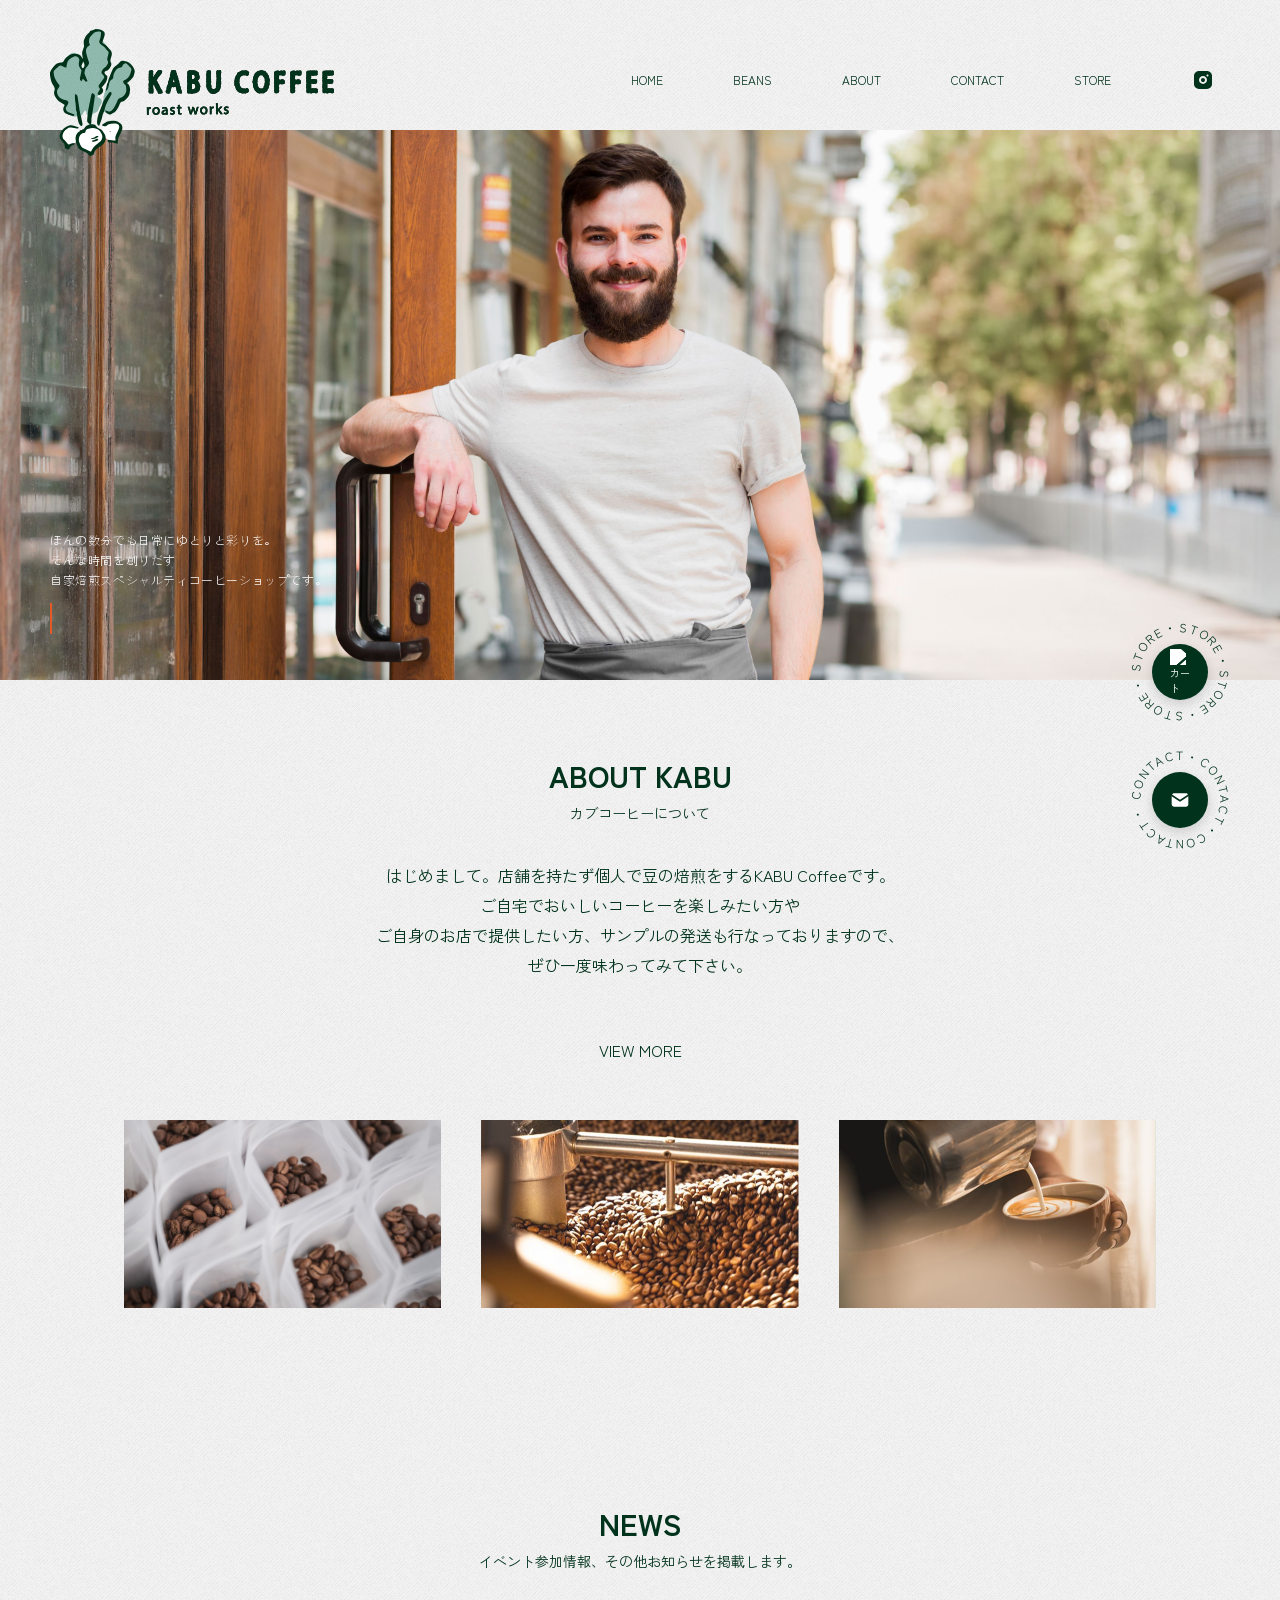
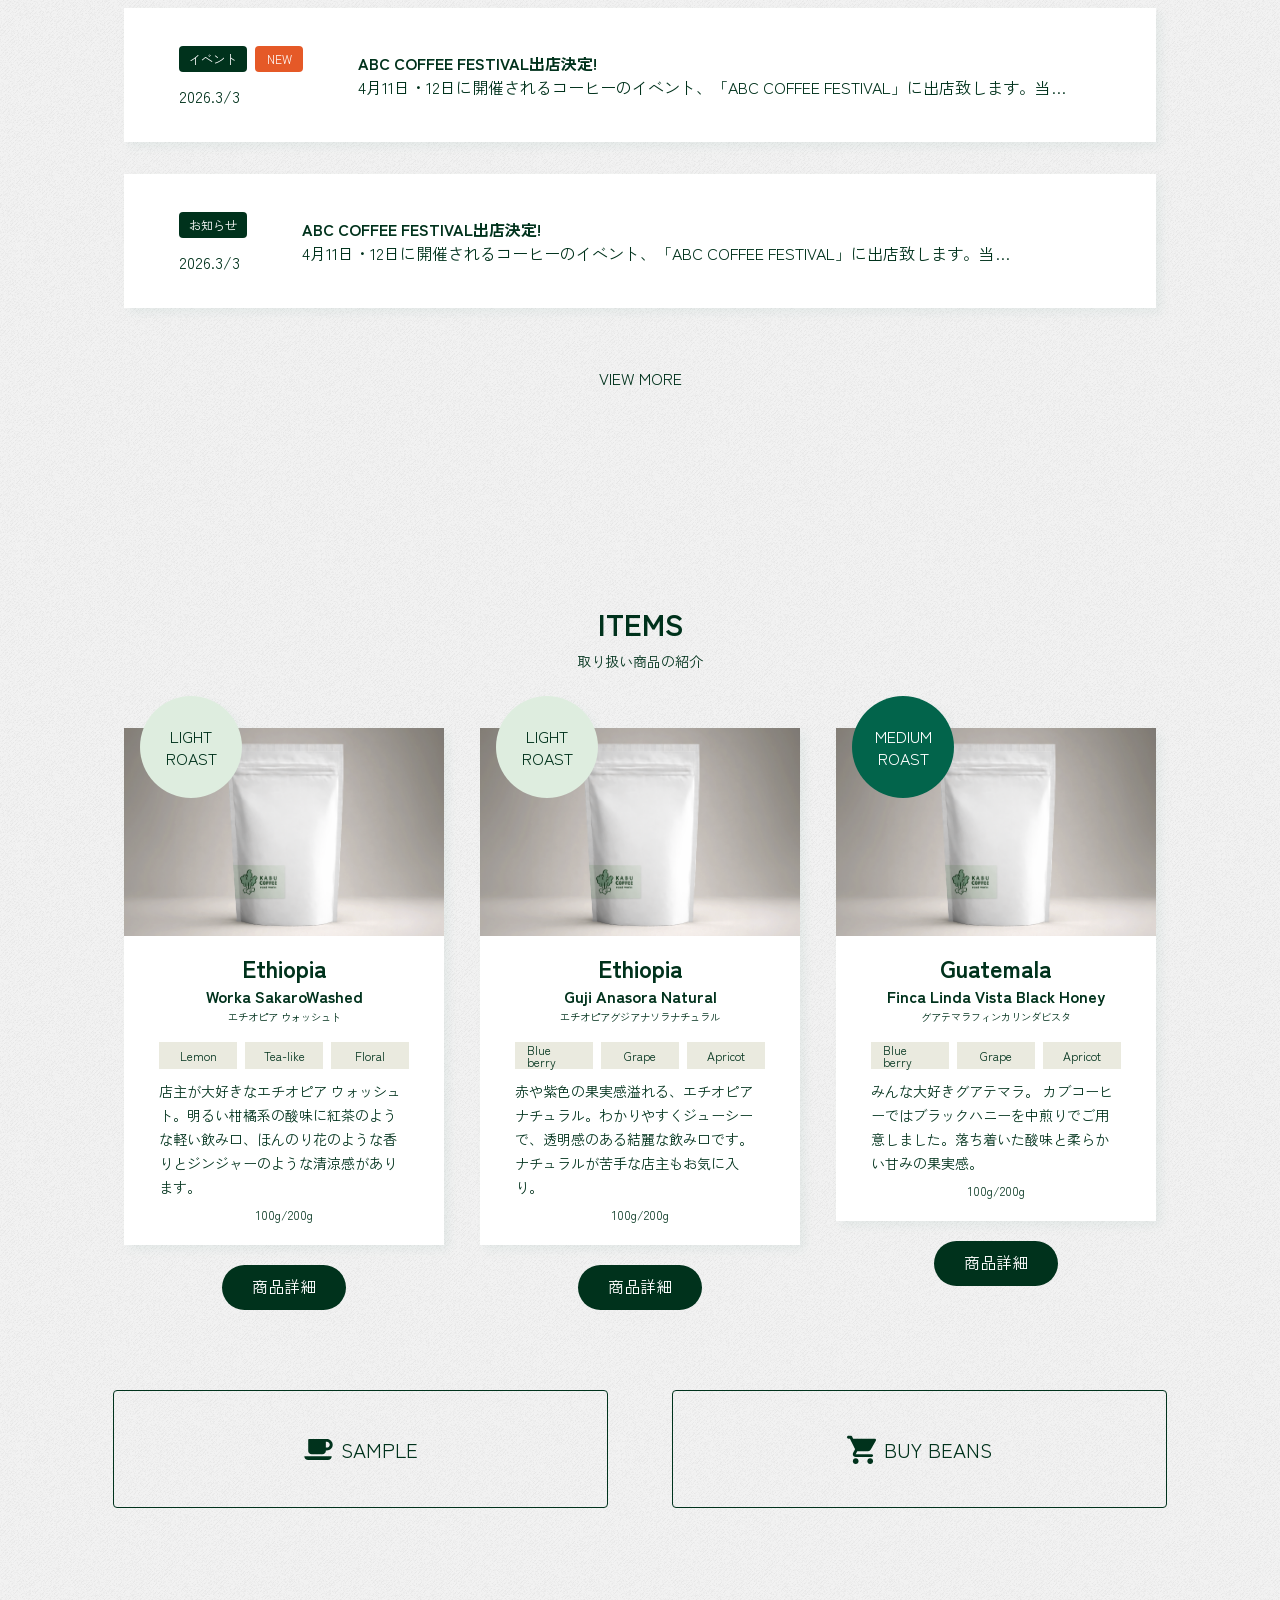
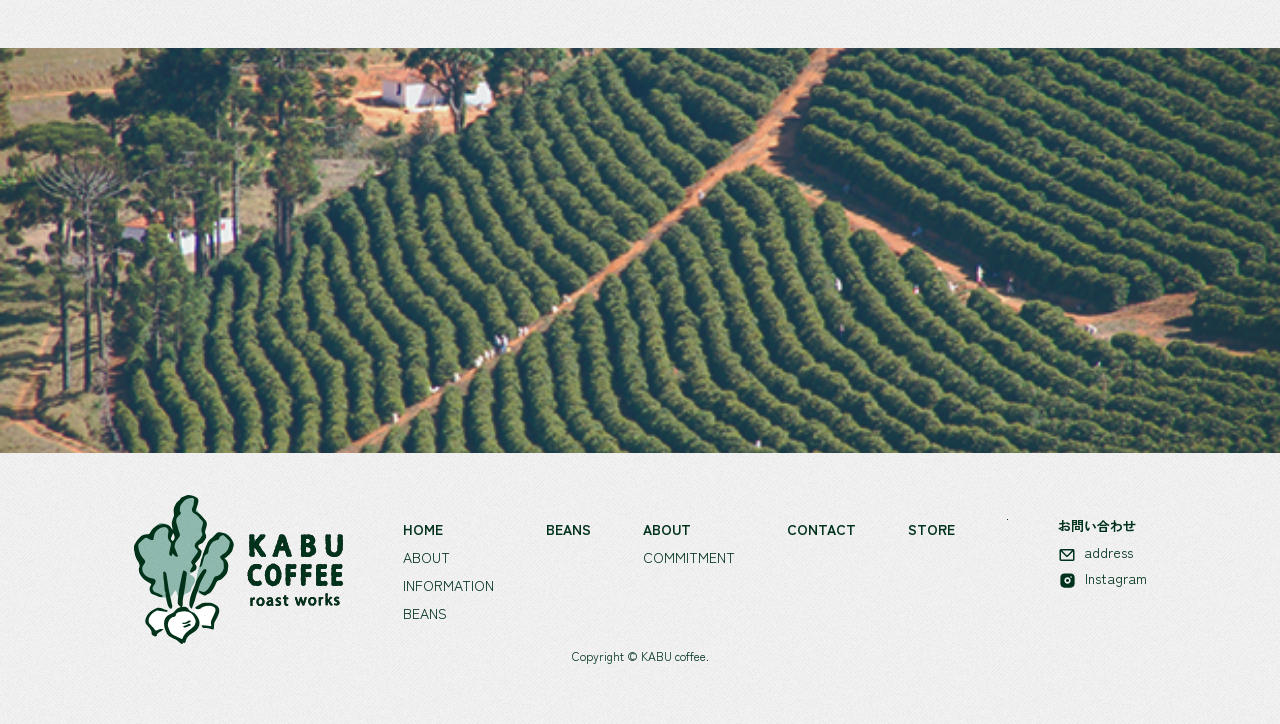
==== commit 193e3af4: "プレゼン前の調整" ====
--- a/index.html
+++ b/index.html
@@ -25,7 +25,7 @@
         <h1 class="l-header__logo">
             <a href="index.html">
                 <picture>
-                    <source media="(min-width: 76.8rem)" srcset="img/logo_nav.svg">
+                    <source media="(min-width: 76.8rem)" srcset="img/logo_nav_m.svg">
                     <img src="img/logo_nav_2line.svg" alt="Kabu Coffee logo">
                 </picture>
             </a>
@@ -151,7 +151,7 @@
                         </p>
                     </div>
                     <div class="c-newsOpen__img">
-                        <img src="img/News_beans.png" alt="珈琲豆">
+                        <img src="img/photp_event.png" alt="珈琲豆">
                     </div>
                     <a href="#" class="c-SubBtnSp c-newsCloseButton">close</a>
 
@@ -163,8 +163,7 @@
                     </div>
                     <div class="c-news__left c-news__leftPc">
                         <div class="c-news__badges">
-                            <a href="#" class="c-badge">イベント</a>
-                            <a href="#" class="c-badge c-badge--orange">new</a>
+                            <a href="#" class="c-badge">お知らせ</a>
                         </div>
                         <p class="c-news__Date">2026.3/3</p>
                     </div>
@@ -179,8 +178,7 @@
                     <button class="c-newsClose" type="button"></button>
                     <div class="p-newsOpen__Top">
                         <div class="c-news__badges">
-                            <a href="#" class="c-badge">イベント</a>
-                            <a href="#" class="c-badge c-badge--orange">new</a>
+                            <a href="#" class="c-badge">お知らせ</a>
                         </div>
                         <p class="c-news__Date">2026.3/3</p>
                     </div>
@@ -251,22 +249,22 @@
                         </div>
                         <div class="c-photoCard__title c-photoCard__title--pc">
                             <h2 class="c-photoCard__mainTitle c-photoCard__mainTitle--pc">Ethiopia</h2>
-                            <h3 class="c-photoCard__subTitleEn  c-photoCard__subTitleEn--pc">Worka SakaroWashed</h3>
-                            <h3 class="c-photoCard__subTitleJa  c-photoCard__subTitleJa--pc">エチオピア ウォッシュト</h3>
-                        </div>
-                        <div class="c-photoCard__flavors">
-                            <div class="c-photoCard__flavor">
-                                <p>Lemon</p>
-                            </div>
-                            <div class="c-photoCard__flavor">
-                                <p>Tea-like</p>
-                            </div>
-                            <div class="c-photoCard__flavor">
-                                <p>Floral</p>
+                            <h3 class="c-photoCard__subTitleEn  c-photoCard__subTitleEn--pc">Guji Anasora Natural</h3>
+                            <h3 class="c-photoCard__subTitleJa  c-photoCard__subTitleJa--pc">エチオピアグジアナソラナチュラル</h3>
+                        </div>
+                 <div class="c-photoCard__flavors">
+                            <div class="c-photoCard__flavor">
+                                <p>Blue berry</p>
+                            </div>
+                            <div class="c-photoCard__flavor">
+                                <p>Grape</p>
+                            </div>
+                            <div class="c-photoCard__flavor">
+                                <p>Apricot</p>
                             </div>
                         </div>
                         <div class="c-photoCard__content">
-                            <p>店主が大好きなエチオピア ウォッシュト。明るい柑橘系の酸味に紅茶のような軽い飲み口、ほんのり花のような香りとジンジャーのような清涼感があります。</p>
+                            <p>赤や紫色の果実感溢れる、エチオピアナチュラル。わかりやすくジューシーで、透明感のある結麗な飲み口です。ナチュラルが苦手な店主もお気に入り。</p>
                         </div>
                         <p class="c-photoCard__weight">100g/200g</p>
                     </div>
@@ -275,30 +273,31 @@
 
                 <div class=" p-topItems__cardItem">
                     <div class="c-photoCard">
-                        <div class="c-photoCard__badge c-photoCard__badge--pc">
-                            <p>Light<br>Roast</p>
+                        <div class="c-photoCard__badge c-photoCard__badge--pc c-badge--dark">
+                            <p>medium<br>Roast</p>
                         </div>
                         <div class="  c-photoCard__img">
                             <img src="img/Top_coffeeBag.png" alt="コーヒーの袋">
                         </div>
                         <div class="c-photoCard__title c-photoCard__title--pc">
-                            <h2 class="c-photoCard__mainTitle c-photoCard__mainTitle--pc">Ethiopia</h2>
-                            <h3 class="c-photoCard__subTitleEn  c-photoCard__subTitleEn--pc">Worka SakaroWashed</h3>
-                            <h3 class="c-photoCard__subTitleJa  c-photoCard__subTitleJa--pc">エチオピア ウォッシュト</h3>
+                            <h2 class="c-photoCard__mainTitle c-photoCard__mainTitle--pc">Guatemala</h2>
+                            <h3 class="c-photoCard__subTitleEn  c-photoCard__subTitleEn--pc">Finca Linda Vista Black Honey</h3>
+                            <h3 class="c-photoCard__subTitleJa  c-photoCard__subTitleJa--pc">グアテマラフィンカリンダビスタ</h3>
                         </div>
                         <div class="c-photoCard__flavors">
                             <div class="c-photoCard__flavor">
-                                <p>Lemon</p>
-                            </div>
-                            <div class="c-photoCard__flavor">
-                                <p>Tea-like</p>
-                            </div>
-                            <div class="c-photoCard__flavor">
-                                <p>Floral</p>
+                                <p>Blue berry</p>
+                            </div>
+                            <div class="c-photoCard__flavor">
+                                <p>Grape</p>
+                            </div>
+                            <div class="c-photoCard__flavor">
+                                <p>Apricot</p>
                             </div>
                         </div>
                         <div class="c-photoCard__content">
-                            <p>店主が大好きなエチオピア ウォッシュト。明るい柑橘系の酸味に紅茶のような軽い飲み口、ほんのり花のような香りとジンジャーのような清涼感があります。</p>
+                            <p>みんな大好きグアテマラ。
+カブコーヒーではブラックハニーを中煎りでご用意しました。落ち着いた酸味と柔らかい甘みの果実感。</p>
                         </div>
                         <p class="c-photoCard__weight">100g/200g</p>
                     </div>
--- a/css/components.css
+++ b/css/components.css
@@ -1,5 +1,9 @@
 @charset 'UTF-8';
 
+/* .c-badge--dark{
+ background-color: var(--sub-color);
+ color: var(--white);
+} */
 
 
 /* shakeアニメーション */
@@ -435,6 +439,10 @@
     transition: 0.3s;
 }
 
+
+
+
+
 .c-checkBtn img {
     width: 3.4rem;
     height: 3.4rem;
@@ -834,9 +842,17 @@
     margin-block: 2rem;
 }
 
+
+/* 440行目付近を修正 */
 .c-photoCard__mainTitle {
     font-size: 2rem;
     font-weight: 700;
+    
+    /* ↓ここを追記：他の場所からの width: 0 や hidden を強制解除します */
+    display: block !important;
+    width: auto !important;
+    visibility: visible !important;
+    overflow: visible !important;
 }
 
 .c-photoCard__subTitleEn {
@@ -1082,8 +1098,8 @@
 
     appearance: none;
     /* ブラウザ標準の見た目をリセット */
-    background: rgba(0, 0, 0, 0.5);
-    background: rgba(0, 50, 28, 0.4);
+    /* background: rgba(0, 0, 0, 0.5); */
+    background: rgba(255, 255, 255, 0.3);
     font-size: 1.6rem;
     color: var(--white);
     border: none;
--- a/css/common.css
+++ b/css/common.css
@@ -261,6 +261,8 @@
     opacity: 0.7;
     transition: 0.3s;
     transform: translateY(-3px);
+    /* font-weight: 700; */
+    color: var(--accent-color);
     /* 軽く浮かせる */
     /* box-shadow: 0 6px 16px rgba(0, 0, 0, 0.25); */
 }
@@ -313,8 +315,8 @@
     }
 
     .l-header__logo {
-        width: 25.7rem;
-        /* width: 28.4rem; */
+        /* width: 25.7rem; */
+        width: 28.4rem;
         height: auto;
         flex-shrink: 0;
     }
--- a/css/style.css
+++ b/css/style.css
@@ -8,6 +8,10 @@
 トップページのスタイル
 */
 
+.c-badge--dark{
+ background-color: var(--sub-color);
+ color: var(--white);
+}
 
 
 
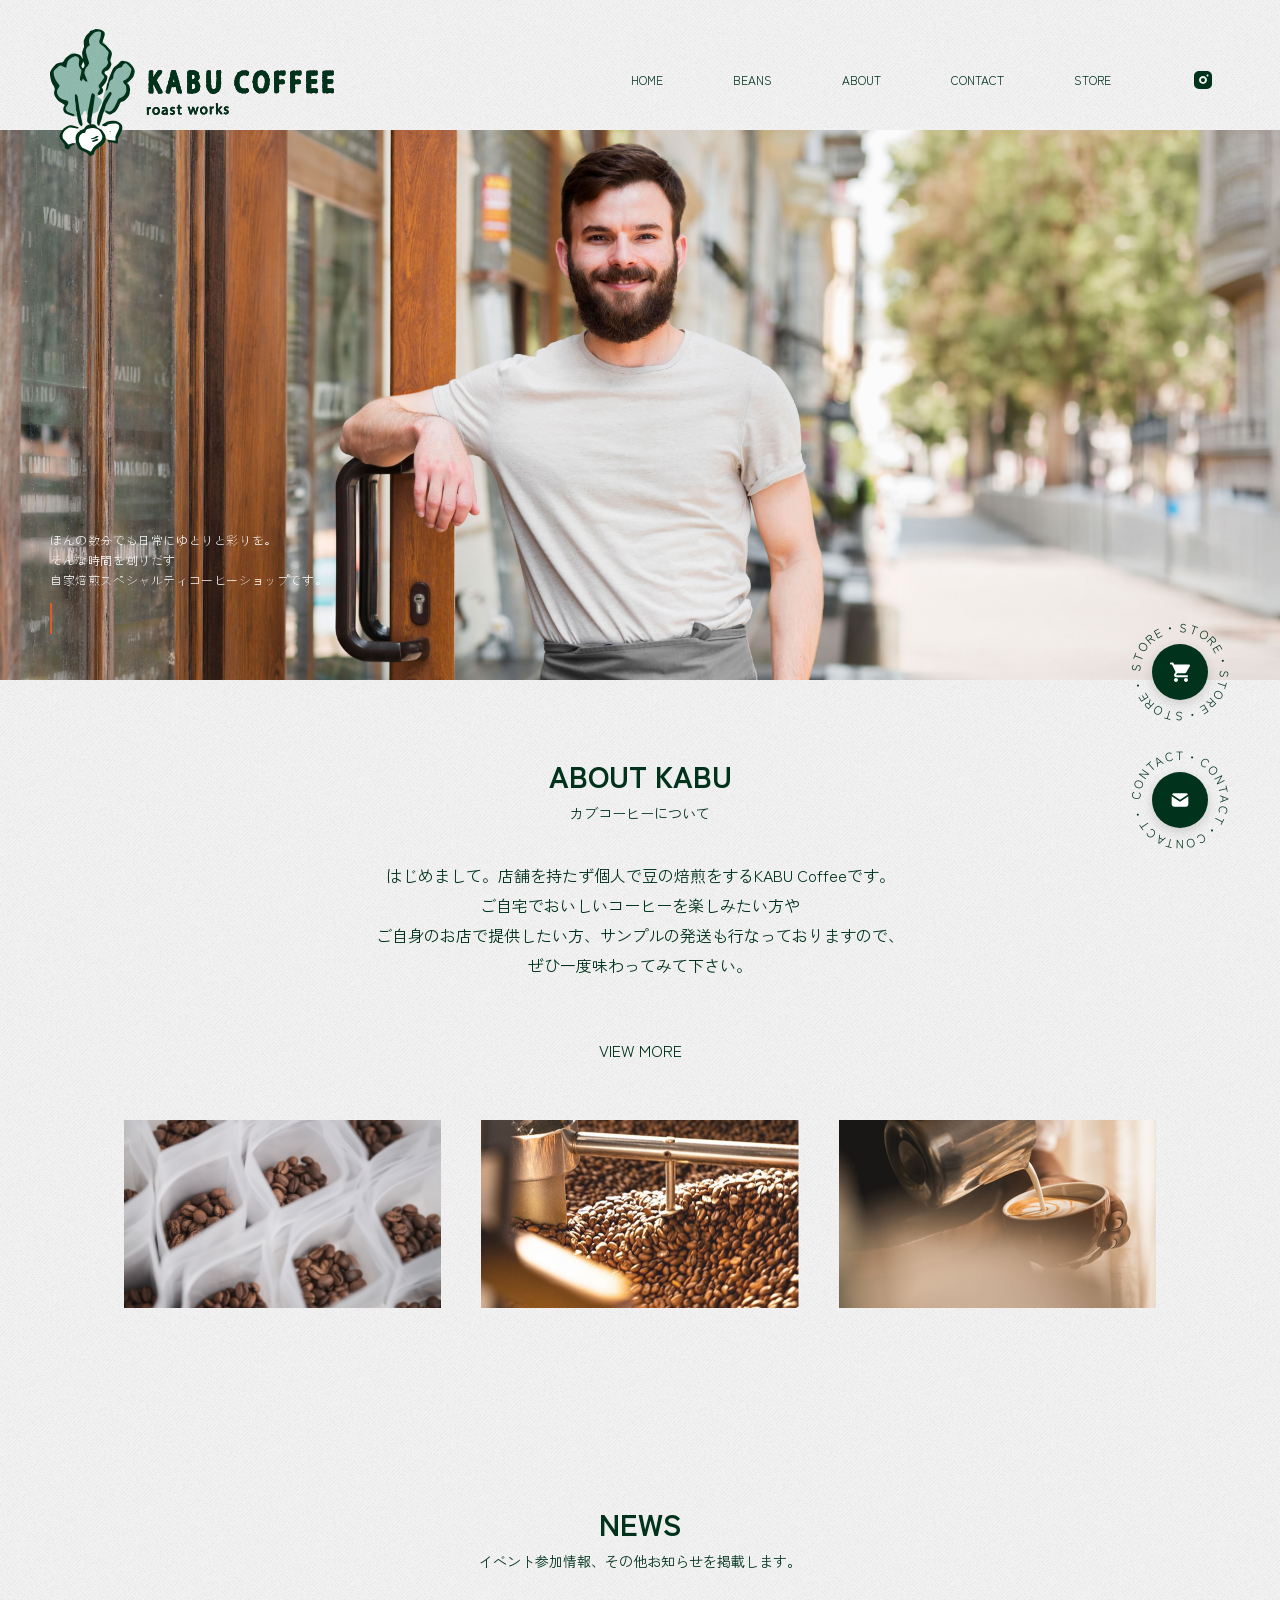
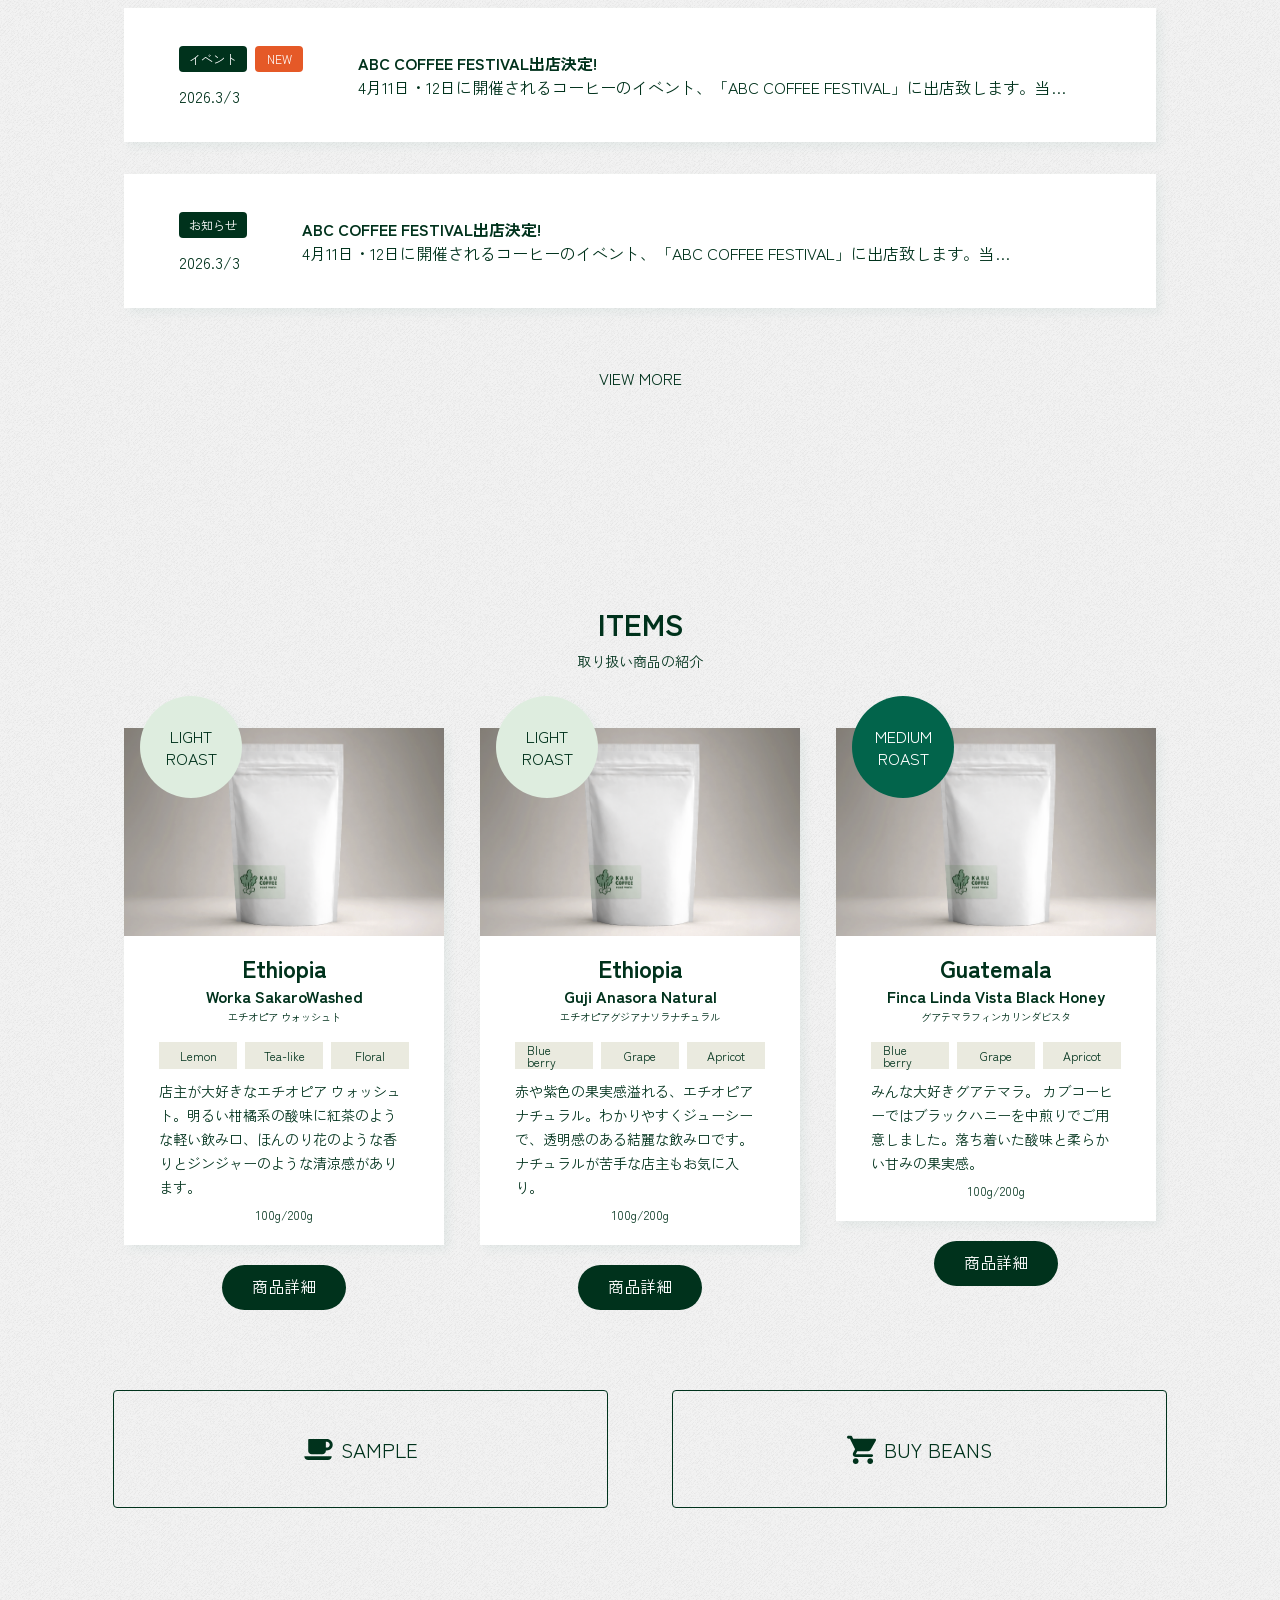
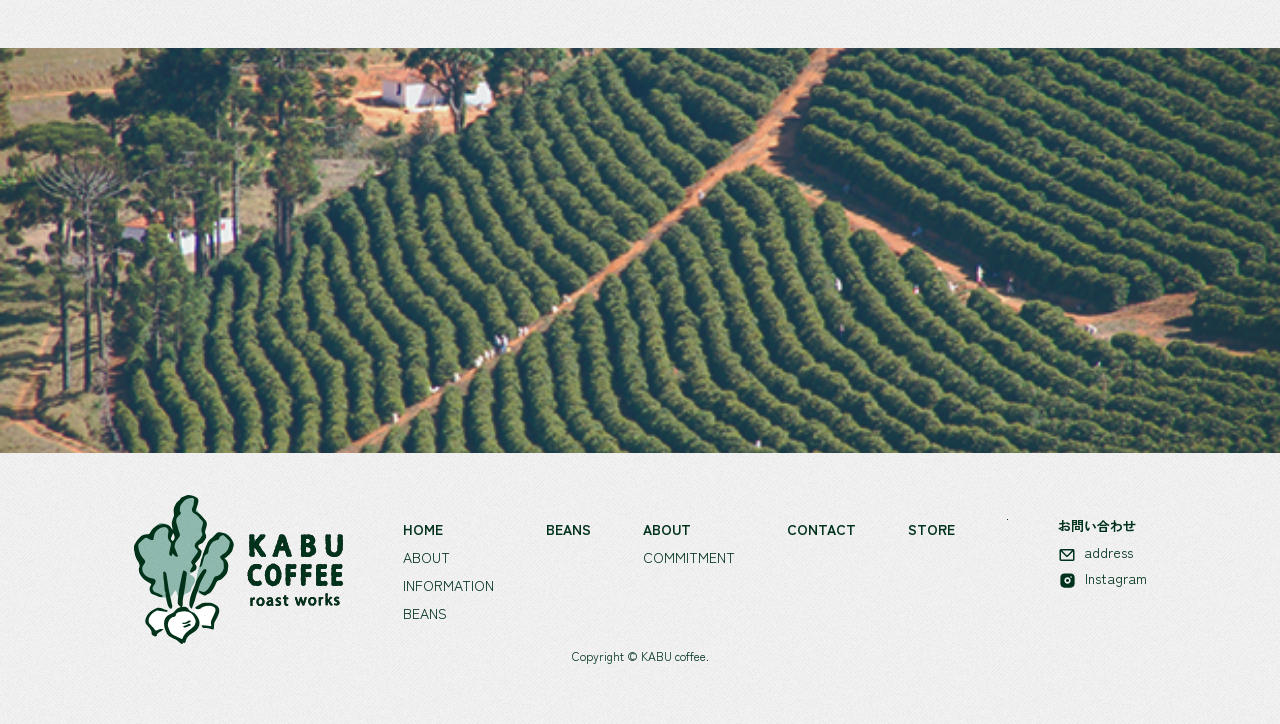
==== commit b6168100: "サーバーアップ後の修正" ====
--- a/index.html
+++ b/index.html
@@ -386,7 +386,7 @@
     <!-- 問い合わせとカートボタン -->
     <div class="c-sticky-nav">
         <a href="https://kabucoffee.base.shop/" class="c-icon-btn">
-            <img src="img/icon_cart.svg" alt="カート" class="c-icon-btn__img">
+            <img src="img/Icon_cart.svg" alt="カート" class="c-icon-btn__img">
         </a>
         <a href="contact.html" class="c-icon-btn">
             <img src="img/Icon_tabler_mail-filled.svg" alt="お問い合わせ" class="c-icon-btn__img">
--- a/css/style.css
+++ b/css/style.css
@@ -193,7 +193,7 @@
 }
 
 .img-section-01 {
-  background-image: url('/img/About_latte.png');
+  background-image: url('../img/About_latte.png');
        /* background-image: url('/img/Pattern__new0433_m_new04333.svg');
     background-repeat: repeat;
     background-size: 10rem auto; */
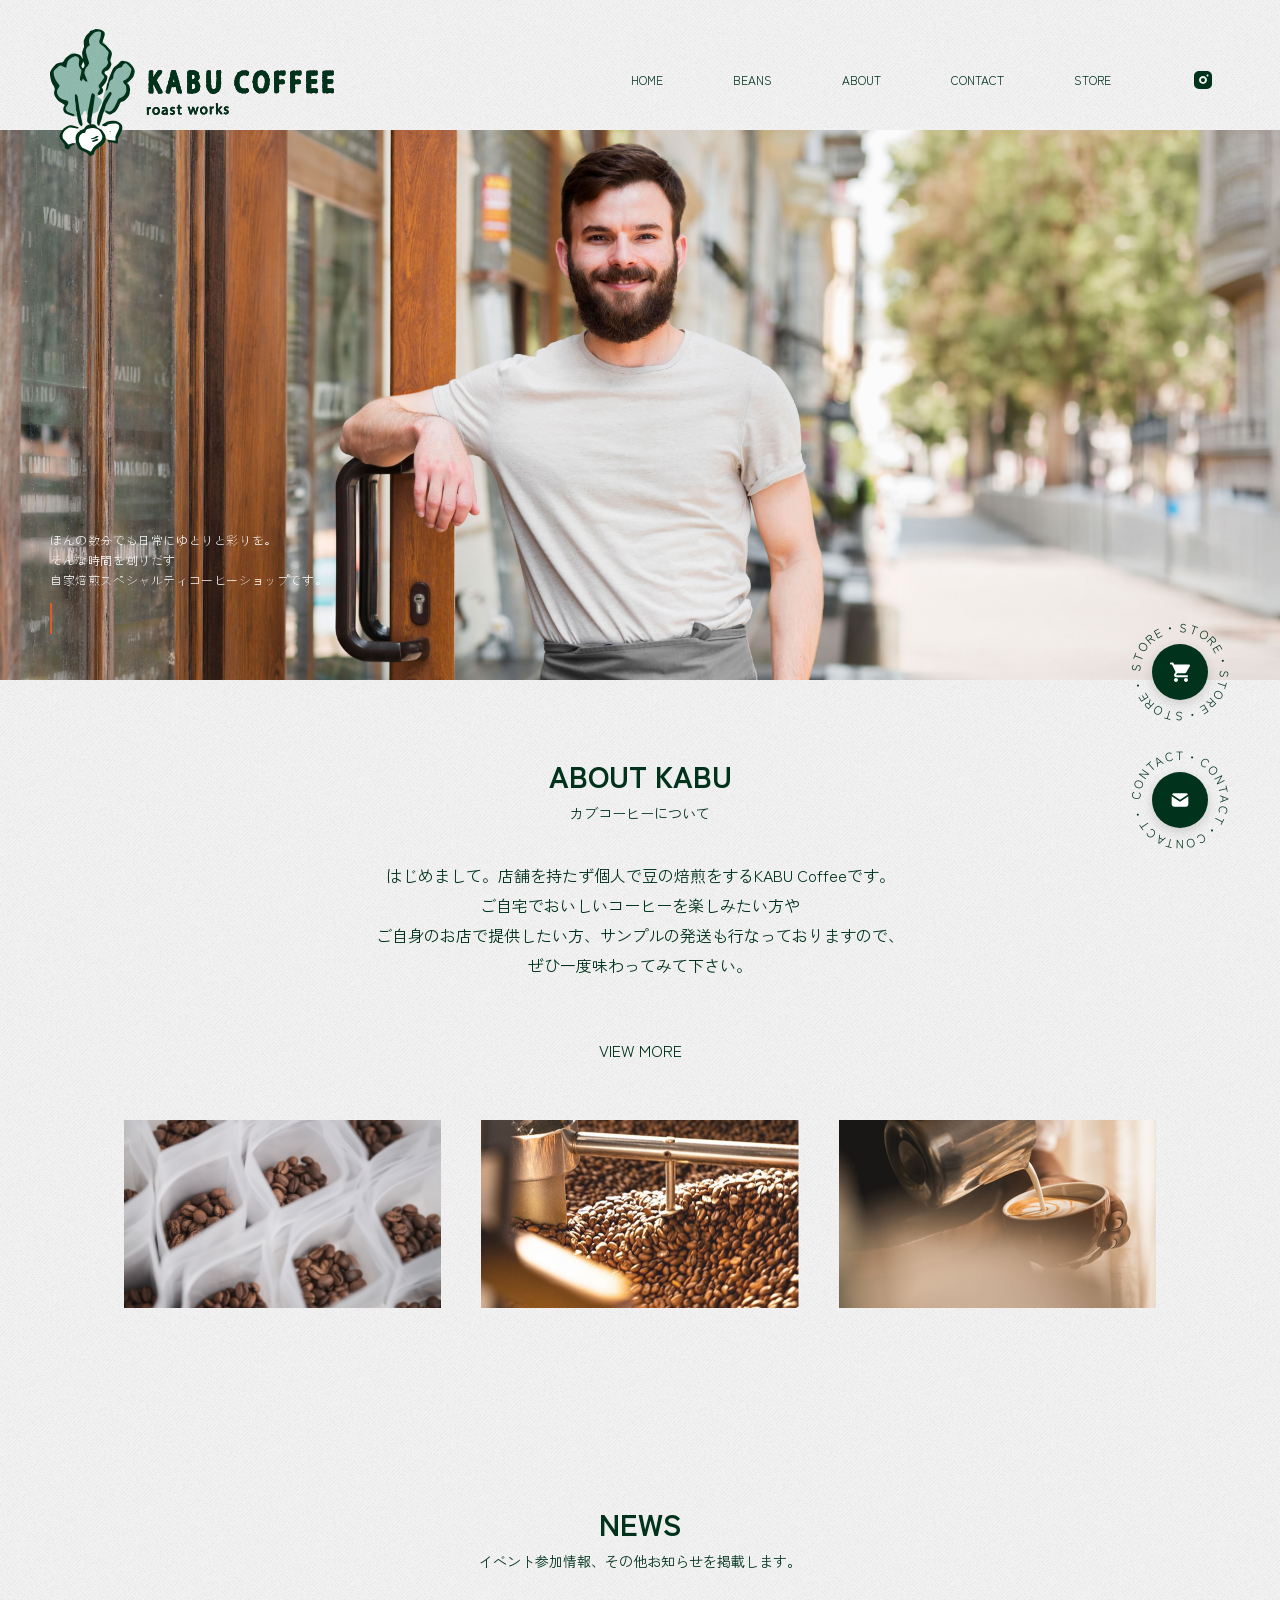
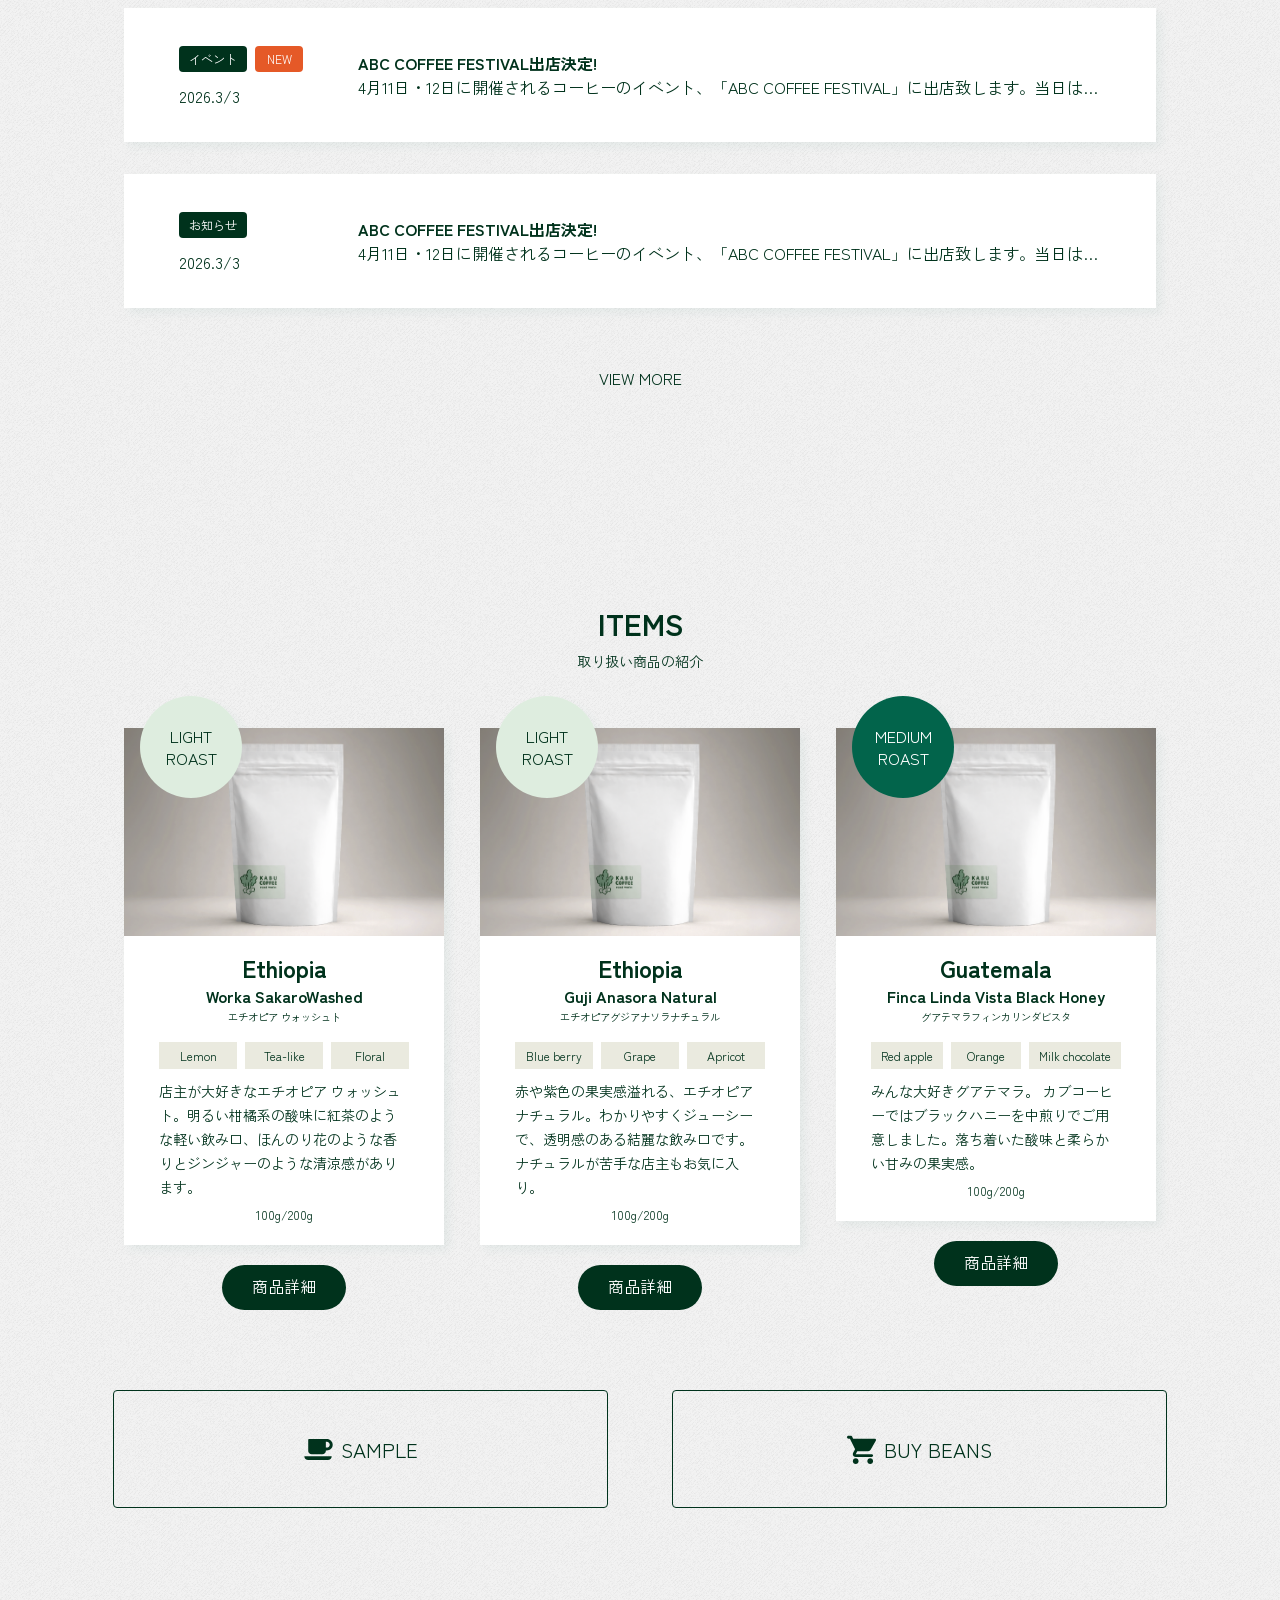
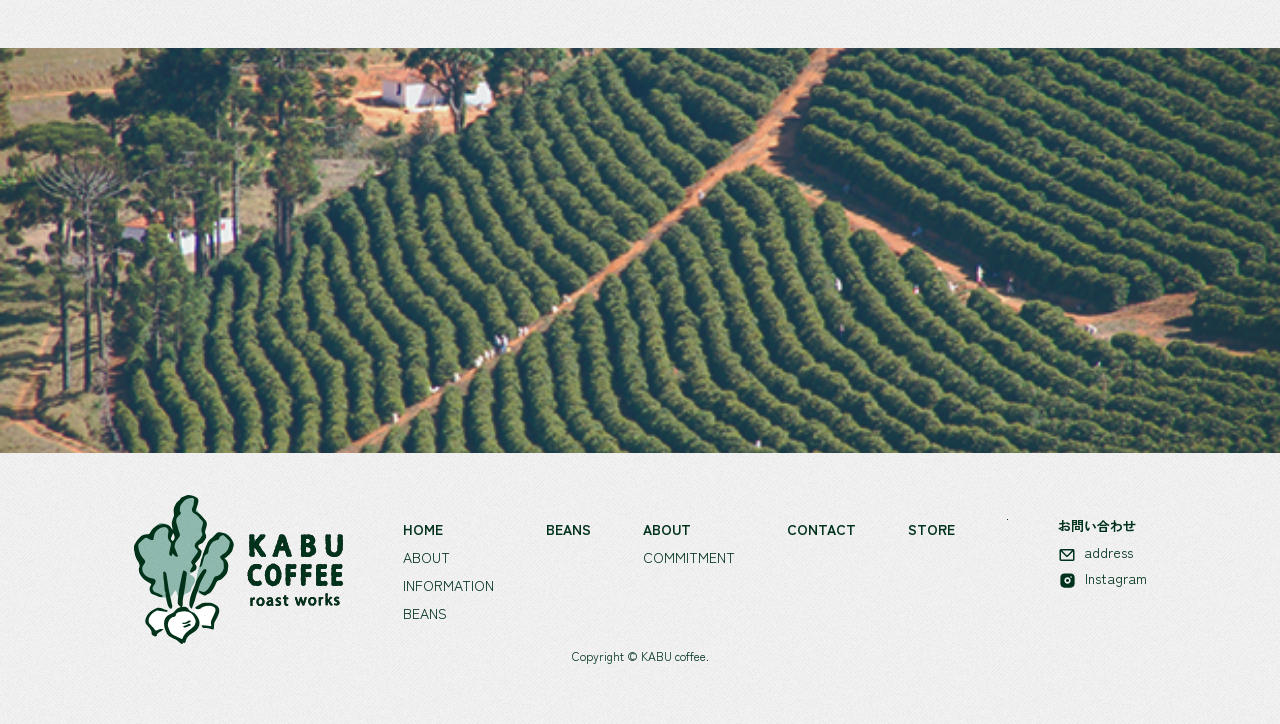
==== commit 07e8bc7c: "サンプル文の更新" ====
--- a/index.html
+++ b/index.html
@@ -45,7 +45,7 @@
                 <li class="l-header__navItem"><a href="beans.html">Beans</a></li>
                 <li class="l-header__navItem"><a href="about.html">About</a></li>
                 <li class="l-header__navItem"><a href="contact.html">Contact</a></li>
-                 <li class="l-header__navItem"><a href="https://kabucoffee.base.shop/">Store</a></li>
+                <li class="l-header__navItem"><a href="https://kabucoffee.base.shop/">Store</a></li>
                 <li class="l-header__navItem">
                     <a href="store.html" class="l-header__navLink l-header__instagram">Instagram</a>
                 </li>
@@ -130,7 +130,8 @@
                     <div class="c-news__right c-news__rightPc">
                         <h3 class="c-news__Title c-news__titlePc">ABC COFFEE FESTIVAL出店決定!</h3>
                         <p class="c-news__Content c-news__contentPc">4月11日・12日に開催されるコーヒーのイベント、「ABC COFFEE
-                            FESTIVAL」に出店致します。当…
+                            FESTIVAL」に出店致します。当日は、当店自慢の自家焙煎豆を使用したハンドドリップコーヒーをご用意してお待ちしております。普段はオンラインショップや卸売がメインのため、皆様に直接お会いできるこの機会をとても楽しみにしております。
+                            会場では、イベント限定のオリジナルブレンドや、ご自宅でも手軽に楽しめるコーヒーバッグも販売予定です。春の心地よい空気の中で、こだわりの一杯をぜひ味わいに来てください！
                         </p>
                     </div>
                 </div>
@@ -170,7 +171,8 @@
                     <div class="c-news__right c-news__rightPc">
                         <h3 class="c-news__Title c-news__titlePc">ABC COFFEE FESTIVAL出店決定!</h3>
                         <p class="c-news__Content c-news__contentPc">4月11日・12日に開催されるコーヒーのイベント、「ABC COFFEE
-                            FESTIVAL」に出店致します。当…
+                            FESTIVAL」に出店致します。当日は、当店自慢の自家焙煎豆を使用したハンドドリップコーヒーをご用意してお待ちしております。普段はオンラインショップや卸売がメインのため、皆様に直接お会いできるこの機会をとても楽しみにしております。
+                            会場では、イベント限定のオリジナルブレンドや、ご自宅でも手軽に楽しめるコーヒーバッグも販売予定です。春の心地よい空気の中で、こだわりの一杯をぜひ味わいに来てください！
                         </p>
                     </div>
                 </div>
@@ -252,7 +254,7 @@
                             <h3 class="c-photoCard__subTitleEn  c-photoCard__subTitleEn--pc">Guji Anasora Natural</h3>
                             <h3 class="c-photoCard__subTitleJa  c-photoCard__subTitleJa--pc">エチオピアグジアナソラナチュラル</h3>
                         </div>
-                 <div class="c-photoCard__flavors">
+                        <div class="c-photoCard__flavors">
                             <div class="c-photoCard__flavor">
                                 <p>Blue berry</p>
                             </div>
@@ -281,23 +283,24 @@
                         </div>
                         <div class="c-photoCard__title c-photoCard__title--pc">
                             <h2 class="c-photoCard__mainTitle c-photoCard__mainTitle--pc">Guatemala</h2>
-                            <h3 class="c-photoCard__subTitleEn  c-photoCard__subTitleEn--pc">Finca Linda Vista Black Honey</h3>
+                            <h3 class="c-photoCard__subTitleEn  c-photoCard__subTitleEn--pc">Finca Linda Vista Black
+                                Honey</h3>
                             <h3 class="c-photoCard__subTitleJa  c-photoCard__subTitleJa--pc">グアテマラフィンカリンダビスタ</h3>
                         </div>
                         <div class="c-photoCard__flavors">
                             <div class="c-photoCard__flavor">
-                                <p>Blue berry</p>
-                            </div>
-                            <div class="c-photoCard__flavor">
-                                <p>Grape</p>
-                            </div>
-                            <div class="c-photoCard__flavor">
-                                <p>Apricot</p>
+                                <p>Red apple</p>
+                            </div>
+                            <div class="c-photoCard__flavor">
+                                <p>Orange</p>
+                            </div>
+                            <div class="c-photoCard__flavor">
+                                <p>Milk chocolate</p>
                             </div>
                         </div>
                         <div class="c-photoCard__content">
                             <p>みんな大好きグアテマラ。
-カブコーヒーではブラックハニーを中煎りでご用意しました。落ち着いた酸味と柔らかい甘みの果実感。</p>
+                                カブコーヒーではブラックハニーを中煎りでご用意しました。落ち着いた酸味と柔らかい甘みの果実感。</p>
                         </div>
                         <p class="c-photoCard__weight">100g/200g</p>
                     </div>
--- a/css/components.css
+++ b/css/components.css
@@ -57,108 +57,109 @@
 
 /* (固定)問い合わせとカートボタン*/
 .c-sticky-nav {
-  display: none;
+    display: none;
 }
 
 /* (固定)サークルアニメーション */
 .c-circle-text {
-  display: none;
+    display: none;
 }
 
 @media screen and (min-width:76.8rem) {
+
     /* (固定)問い合わせとカートボタン*/
-  /* ボタンをまとめるコンテナ（画面右下に固定する場合） */
-  .c-sticky-nav {
-    position: fixed;
-    right: 7.2rem;
-    bottom: 7.2rem;
-    display: flex;
-    flex-direction: column;
-    gap: 72px;
-    /* ボタン同士の間隔 */
-    z-index: 100;
-  }
-
-  /* ボタン本体 */
-  .c-icon-btn {
-    display: flex;
-    justify-content: center;
-    align-items: center;
-
-    /* 正円にするための設定 */
-    width: 56px;
-    height: 56px;
-    background-color: var(--main-color);
-    /* 濃いグリーン */
-    border-radius: 50%;
-
-    /* 影とアニメーション */
-    box-shadow: 0 4px 12px rgba(0, 0, 0, 0.15);
-    transition: all 0.3s ease;
-    text-decoration: none;
-  }
-
-  /* アイコン画像 */
-  .c-icon-btn__img {
-    width: 2rem;
-    height: auto;
-    /* 白いアイコンなら以下は不要ですが、黒い画像を白くしたい場合は filter を使えます */
-    filter: brightness(0) invert(1);
-    /* animation: rotate-circle 10s linear infinite; */
-  }
-
-  /* ホバー時の動き */
-  .c-icon-btn:hover {
-    background-color: #1a4d31;
-    /* 少し明るい緑へ */
-    /* transform: translateY(-3px); */
-    /* 軽く浮かせる */
-    box-shadow: 0 6px 16px rgba(0, 0, 0, 0.25);
-  }
-
-  /* サークルアニメーション */
-  .c-circle-text {
-
-    position: fixed;
-    /* 画面の右下に固定する場合 */
-    bottom: 5rem;
-    right: 5rem;
-    z-index: 100;
-    display: flex;
-    flex-direction: column;
-    gap: 2.8rem;
-  }
-
-  .c-circle-text svg {
-    width: 10rem;
-    height: 10rem;
-    /* width: 100%;
+    /* ボタンをまとめるコンテナ（画面右下に固定する場合） */
+    .c-sticky-nav {
+        position: fixed;
+        right: 7.2rem;
+        bottom: 7.2rem;
+        display: flex;
+        flex-direction: column;
+        gap: 72px;
+        /* ボタン同士の間隔 */
+        z-index: 100;
+    }
+
+    /* ボタン本体 */
+    .c-icon-btn {
+        display: flex;
+        justify-content: center;
+        align-items: center;
+
+        /* 正円にするための設定 */
+        width: 56px;
+        height: 56px;
+        background-color: var(--main-color);
+        /* 濃いグリーン */
+        border-radius: 50%;
+
+        /* 影とアニメーション */
+        box-shadow: 0 4px 12px rgba(0, 0, 0, 0.15);
+        transition: all 0.3s ease;
+        text-decoration: none;
+    }
+
+    /* アイコン画像 */
+    .c-icon-btn__img {
+        width: 2rem;
+        height: auto;
+        /* 白いアイコンなら以下は不要ですが、黒い画像を白くしたい場合は filter を使えます */
+        filter: brightness(0) invert(1);
+        /* animation: rotate-circle 10s linear infinite; */
+    }
+
+    /* ホバー時の動き */
+    .c-icon-btn:hover {
+        background-color: #1a4d31;
+        /* 少し明るい緑へ */
+        /* transform: translateY(-3px); */
+        /* 軽く浮かせる */
+        box-shadow: 0 6px 16px rgba(0, 0, 0, 0.25);
+    }
+
+    /* サークルアニメーション */
+    .c-circle-text {
+
+        position: fixed;
+        /* 画面の右下に固定する場合 */
+        bottom: 5rem;
+        right: 5rem;
+        z-index: 100;
+        display: flex;
+        flex-direction: column;
+        gap: 2.8rem;
+    }
+
+    .c-circle-text svg {
+        width: 10rem;
+        height: 10rem;
+        /* width: 100%;
   height: 100%; */
-    /* アニメーションの設定：30秒かけて、一定の速度(linear)で、無限に(infinite) */
-    animation: rotate-circle 30s linear infinite;
-  }
-
-  .c-circle-text text {
-    fill: var(--main-color);
-    font-size: 1.2rem;
-    /* 文字の大きさ */
-    font-weight: 400;
-    letter-spacing: 0.21rem;
-    /* 文字の間隔を少し広げると読みやすい */
-    text-transform: uppercase;
-    /* すべて大文字にする（デザイン的に締まります） */
-  }
-
-  /* 回転のアニメーション */
-  @keyframes rotate-circle {
-    from {
-      transform: rotate(0deg);
-    }
-
-    to {
-      transform: rotate(360deg);
-    }
-  }
+        /* アニメーションの設定：30秒かけて、一定の速度(linear)で、無限に(infinite) */
+        animation: rotate-circle 30s linear infinite;
+    }
+
+    .c-circle-text text {
+        fill: var(--main-color);
+        font-size: 1.2rem;
+        /* 文字の大きさ */
+        font-weight: 400;
+        letter-spacing: 0.21rem;
+        /* 文字の間隔を少し広げると読みやすい */
+        text-transform: uppercase;
+        /* すべて大文字にする（デザイン的に締まります） */
+    }
+
+    /* 回転のアニメーション */
+    @keyframes rotate-circle {
+        from {
+            transform: rotate(0deg);
+        }
+
+        to {
+            transform: rotate(360deg);
+        }
+    }
 
 }
 
@@ -794,7 +795,6 @@
     padding-bottom: 2.4rem;
     position: relative;
     filter: drop-shadow(0.5rem 0.5rem 0.5rem rgba(0, 103, 76, 0.05));
-
 }
 
 .c-photoCard:hover {
@@ -847,7 +847,7 @@
 .c-photoCard__mainTitle {
     font-size: 2rem;
     font-weight: 700;
-    
+
     /* ↓ここを追記：他の場所からの width: 0 や hidden を強制解除します */
     display: block !important;
     width: auto !important;
@@ -872,13 +872,14 @@
     align-items: center;
     justify-content: center;
     width: 25rem;
+    white-space: nowrap;
 }
 
 .c-photoCard__flavor {
     background-color: var(--base-color);
     height: 2.7rem;
     width: auto;
-    padding-inline: 1.2rem;
+    padding-inline: 1rem;
     display: flex;
     justify-content: center;
     align-items: center;
@@ -1257,7 +1258,7 @@
         display: flex;
         flex-direction: row;
         align-items: center;
-        justify-content: flex-start;
+        justify-content: space-between;
         /* ★左寄せに戻す */
         gap: 5.5rem;
         /* 日付とタイトルの距離 */
@@ -1279,6 +1280,7 @@
         /* ★右側のエリアを可能な限り広げる */
         min-width: 0;
         /* ★これがないと文字が溢れてpaddingを無視します */
+        max-width: 74.4rem;
     }
 
     .c-news__contentPc,
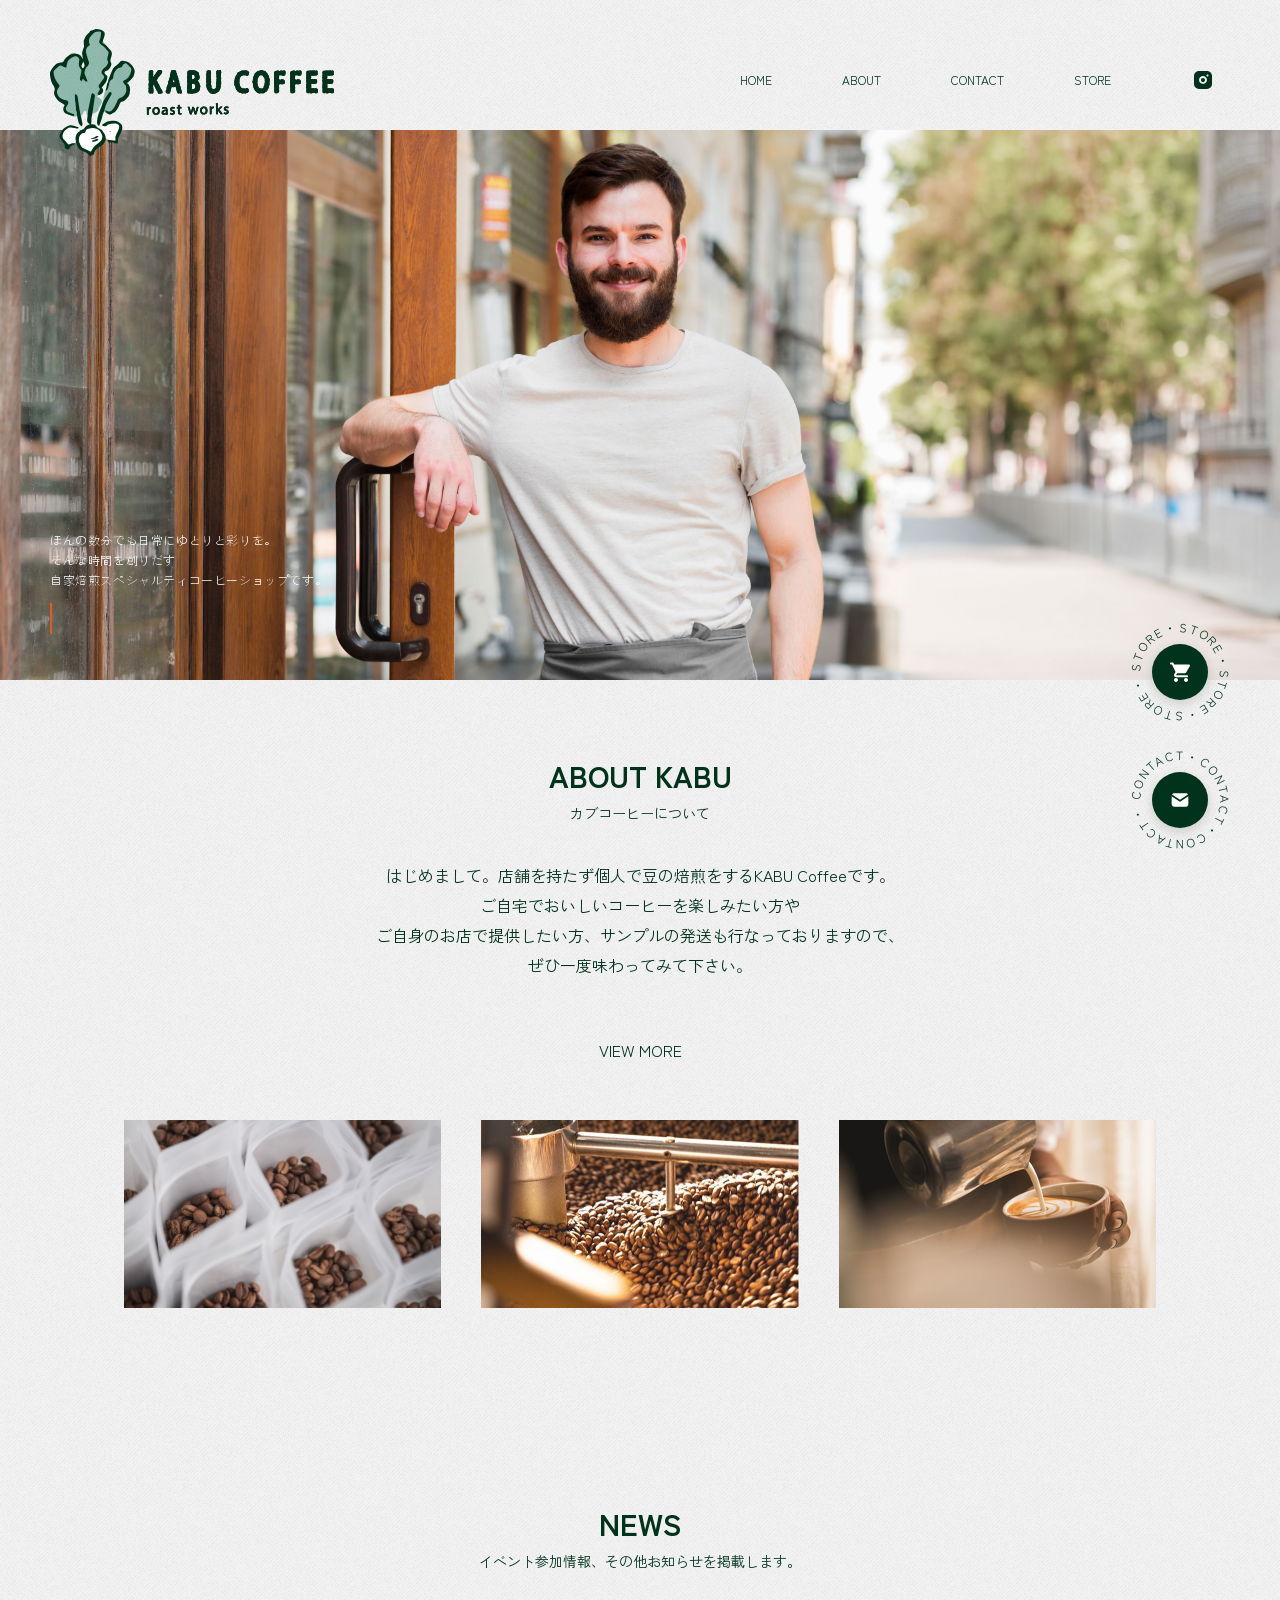
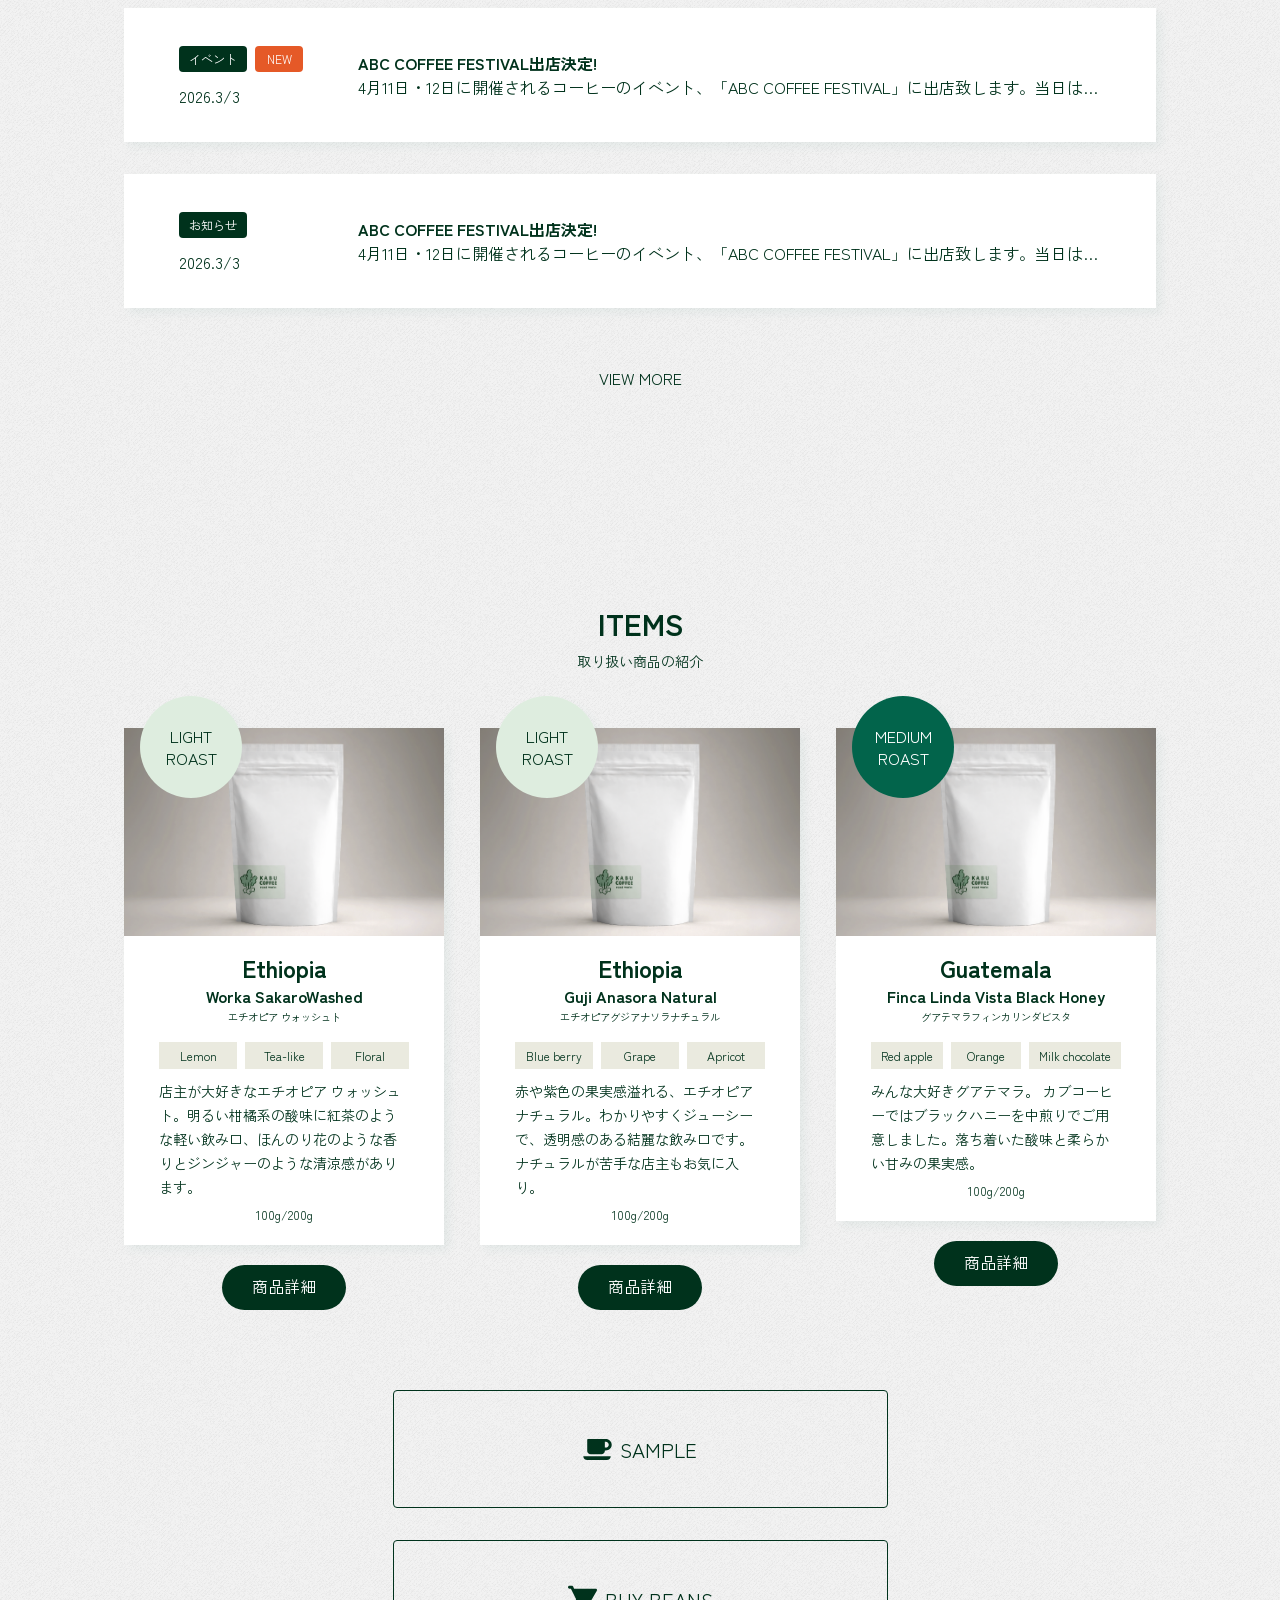
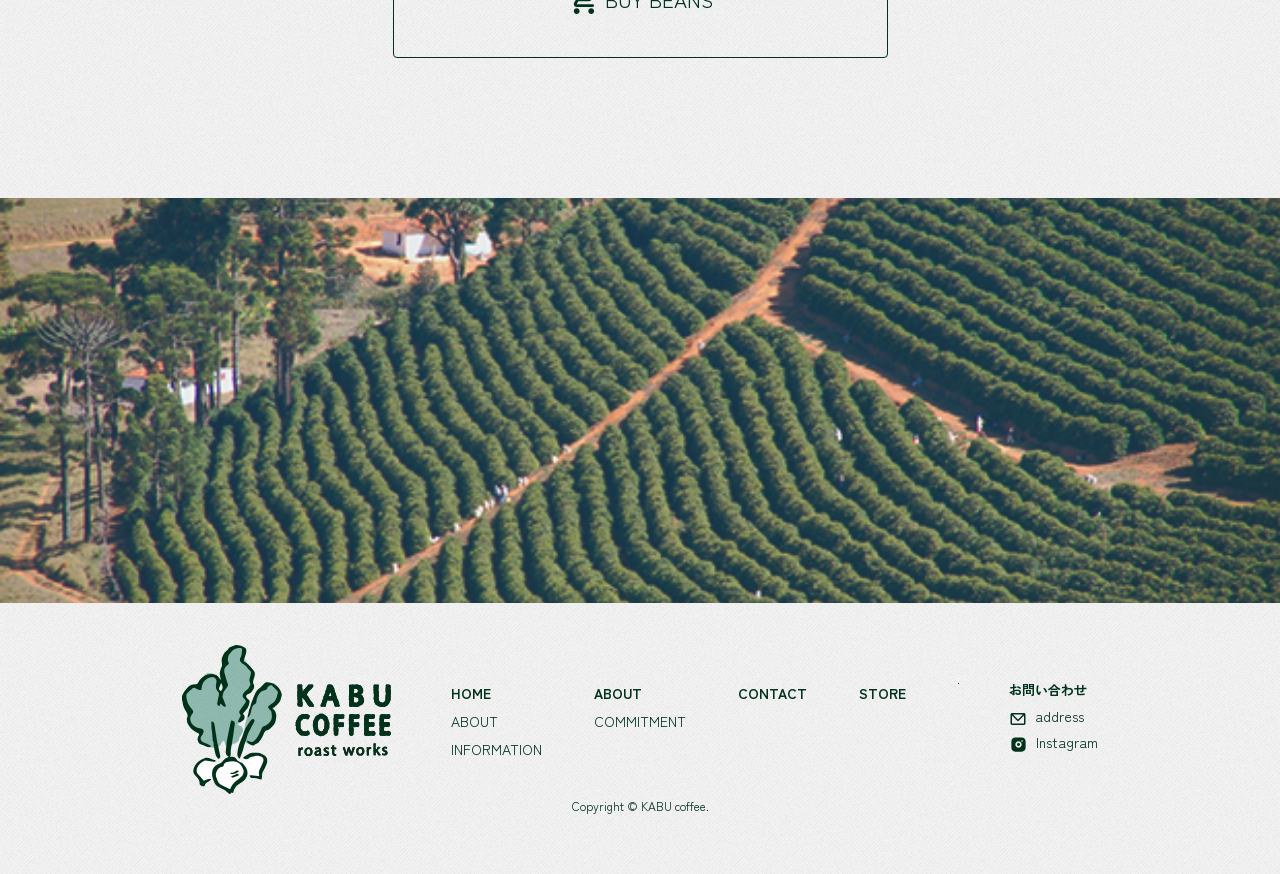
==== commit 32832a17: "Git Hubのwebsiteで見れるようにする" ====
--- a/index.html
+++ b/index.html
@@ -42,12 +42,12 @@
             <button class="l-header__navClose" type="button"></button>
             <ul class="l-header__navList">
                 <li class="l-header__navItem"><a href="index.html">Home</a></li>
-                <li class="l-header__navItem"><a href="beans.html">Beans</a></li>
+                <!-- <li class="l-header__navItem"><a href="beans.html">Beans</a></li> -->
                 <li class="l-header__navItem"><a href="about.html">About</a></li>
                 <li class="l-header__navItem"><a href="contact.html">Contact</a></li>
                 <li class="l-header__navItem"><a href="https://kabucoffee.base.shop/">Store</a></li>
                 <li class="l-header__navItem">
-                    <a href="store.html" class="l-header__navLink l-header__instagram">Instagram</a>
+                    <a href="https://www.instagram.com/kabucoffee_rw/" class="l-header__navLink l-header__instagram">Instagram</a>
                 </li>
             </ul>
             <p class="l-header__navLogo">
@@ -71,22 +71,7 @@
             </picture>
         </section>
 
-        <!-- <section class="p-topAbout">
-    
-            <div class="parallax-section img-section-01">
-                <h2 class="c-headingSp c-headingPc">
-                    <span class="c-headingSp__title c-headingPc__title">About Kabu</span>
-                    <span class="c-headingSp__subTitle c-headingPc__subTitle">カブコーヒーについて</span>
-                </h2>
-                <p class="p-topAbout__content">
-                    はじめまして。店舗を持たず個人で豆の焙煎をするKABU Coffeeです。<br>
-                    ご自宅でおいしいコーヒーを楽しみたい方や<br>
-                    ご自身のお店で提供したい方、サンプルの発送も行なっておりますので、<br>
-                    ぜひ一度味わってみて下さい。
-                </p>
-                <a href="#" class="c-viewBtn c-viewBtn--pc">view more</a>
-            </div>
-        </section> -->
+
 
         <section class="p-topAbout">
             <h2 class="c-headingSp c-headingPc">
@@ -99,12 +84,12 @@
                 ご自身のお店で提供したい方、サンプルの発送も行なっておりますので、<br>
                 ぜひ一度味わってみて下さい。
             </p>
-            <a href="#" class="c-viewBtn c-viewBtn--pc">view more</a>
+            <a href="about.html" class="c-viewBtn c-viewBtn--pc">view more</a>
 
             <div class="p-topAbout__imgs">
-                <img src="img/About_package.png" alt="コーヒー豆のパッケージ">
-                <img src="img/About_ roasting.png" alt="豆の焙煎の様子">
-                <img src="img/About_latte.png" alt="ラテアートの様子">
+                <img src="img/About_package.png" alt="コーヒー豆のパッケージ" class="js-fade-item">
+                <img src="img/About_ roasting.png" alt="豆の焙煎の様子" class="js-fade-item">
+                <img src="img/About_latte.png" alt="ラテアートの様子" class="js-fade-item">
             </div>
 
         </section>
@@ -320,7 +305,7 @@
         <img src="img/Footer_field.jpg" alt="コーヒー畑の様子">
     </div>
 
-    <footer class="l-footer">
+     <footer class="l-footer">
 
         <div class="l-footer__content">
             <div class="l-footer__logo">
@@ -332,29 +317,29 @@
             <nav class="l-footer__nav">
                 <dl class="l-footer__navList">
                     <dt><a href="index.html">Home</a></dt>
-                    <dd><a href="#">About</a></dd>
-                    <dd><a href="#">Information</a></dd>
-                    <dd><a href="#">Beans</a></dd>
+                    <dd><a href="index.html">About</a></dd>
+                    <dd><a href="index.html">Information</a></dd>
+                    <!-- <dd><a href="#">Beans</a></dd> -->
                 </dl>
-                <dl class="l-footer__navList">
+                <!-- <dl class="l-footer__navList">
                     <dt><a href="beans.html">Beans</a></dt>
-                </dl>
+                </dl> -->
                 <dl class="l-footer__navList">
                     <dt><a href="about.html">About</a></dt>
-                    <dd><a href="#">Commitment</a></dd>
+                    <dd><a href="about.html">Commitment</a></dd>
                 </dl>
                 <dl class="l-footer__navList">
                     <dt><a href="contact.html">Contact</a></dt>
                 </dl>
                 <dl class="l-footer__navList">
-                    <dt><a href="store.html">Store</a></dt>
+                    <dt><a href="https://kabucoffee.base.shop/">Store</a></dt>
                 </dl>
                 <div class="l-footer__contact">
                     <div>
                         <p class="l-footer__contactTitle">お問い合わせ</p>
                         <ul class="l-footer__contactDetail">
-                            <li><a href="#">address</a></li>
-                            <li><a href="#">Instagram</a></li>
+                            <li><a href="contact.html">address</a></li>
+                            <li><a href="https://www.instagram.com/kabucoffee_rw/">Instagram</a></li>
                         </ul>
                     </div>
                 </div>
--- a/css/style.css
+++ b/css/style.css
@@ -8,9 +8,9 @@
 トップページのスタイル
 */
 
-.c-badge--dark{
- background-color: var(--sub-color);
- color: var(--white);
+.c-badge--dark {
+  background-color: var(--sub-color);
+  color: var(--white);
 }
 
 
@@ -67,7 +67,8 @@
   font-size: 1.9rem;
   font-weight: 400;
   line-height: 1.9rem;
-  padding-bottom: 0.5em; /* 念のため下に少しだけ余白を作る */
+  padding-bottom: 0.5em;
+  /* 念のため下に少しだけ余白を作る */
   letter-spacing: 0.05em;
   margin-top: 1rem;
   display: block;
@@ -82,24 +83,47 @@
   white-space: nowrap;
   border-right: .1em solid var(--accent-color);
   width: 0;
-  
+
   /* typing: 0から100%まで幅を広げ、戻す動きを入れる
      blink: カーソルの点滅
   */
-  animation: 
+  animation:
     typing 6s steps(20, end) infinite,
     blink .75s step-end infinite;
 }
 
 @keyframes typing {
-  0%, 10% { width: 0; }             /* 溜め（開始） */
-  40%, 60% { width: 100%; }         /* 書いた状態で停止（見せる時間） */
-  90%, 100% { width: 0; }           /* 消す動き */
+
+  0%,
+  10% {
+    width: 0;
+  }
+
+  /* 溜め（開始） */
+  40%,
+  60% {
+    width: 100%;
+  }
+
+  /* 書いた状態で停止（見せる時間） */
+  90%,
+  100% {
+    width: 0;
+  }
+
+  /* 消す動き */
 }
 
 @keyframes blink {
-  from, to { border-color: transparent }
-  50% { border-color: orange; }
+
+  from,
+  to {
+    border-color: transparent
+  }
+
+  50% {
+    border-color: orange;
+  }
 }
 
 
@@ -147,6 +171,39 @@
 
 .p-topAbout__imgs img:not(:first-child) {
   display: none;
+}
+
+
+/* About画像のアニメーション */
+@media screen and (min-width:76.8rem) {
+
+  /* 最初は透明、かつ下に30px移動させておく */
+  .js-fade-item {
+    opacity: 0;
+    transform: translateY(30px);
+    /* X（横）からY（縦）に変更 */
+    transition: opacity 1.2s ease, transform 1.2s ease;
+  }
+
+  /* JSでこのクラスが付与されたら元の位置（0）に戻る */
+  .js-fade-item.is-visible {
+    opacity: 1;
+    transform: translateY(0);
+  }
+
+  /* 3枚が順番に浮き上がるようにディレイをかける */
+  .js-fade-item:nth-child(1) {
+    transition-delay: 0.1s;
+  }
+
+  .js-fade-item:nth-child(2) {
+    transition-delay: 0.3s;
+  }
+
+  .js-fade-item:nth-child(3) {
+    transition-delay: 0.5s;
+  }
+
 }
 
 
@@ -194,7 +251,7 @@
 
 .img-section-01 {
   background-image: url('../img/About_latte.png');
-       /* background-image: url('/img/Pattern__new0433_m_new04333.svg');
+  /* background-image: url('/img/Pattern__new0433_m_new04333.svg');
     background-repeat: repeat;
     background-size: 10rem auto; */
   /* background-color: rgba(255, 255, 255, 0.5); 
@@ -339,9 +396,6 @@
 
 @media screen and (min-width:76.8rem) {
 
-  
-
-
 
 
   .p-top__hero {
@@ -459,8 +513,8 @@
 
   .p-topItems__orders {
     display: flex;
-    flex-direction: row;
-    gap: 6.4rem;
+    /* flex-direction: row; */
+    gap: 3.2rem;
   }
 
   .p-topItems__img {
